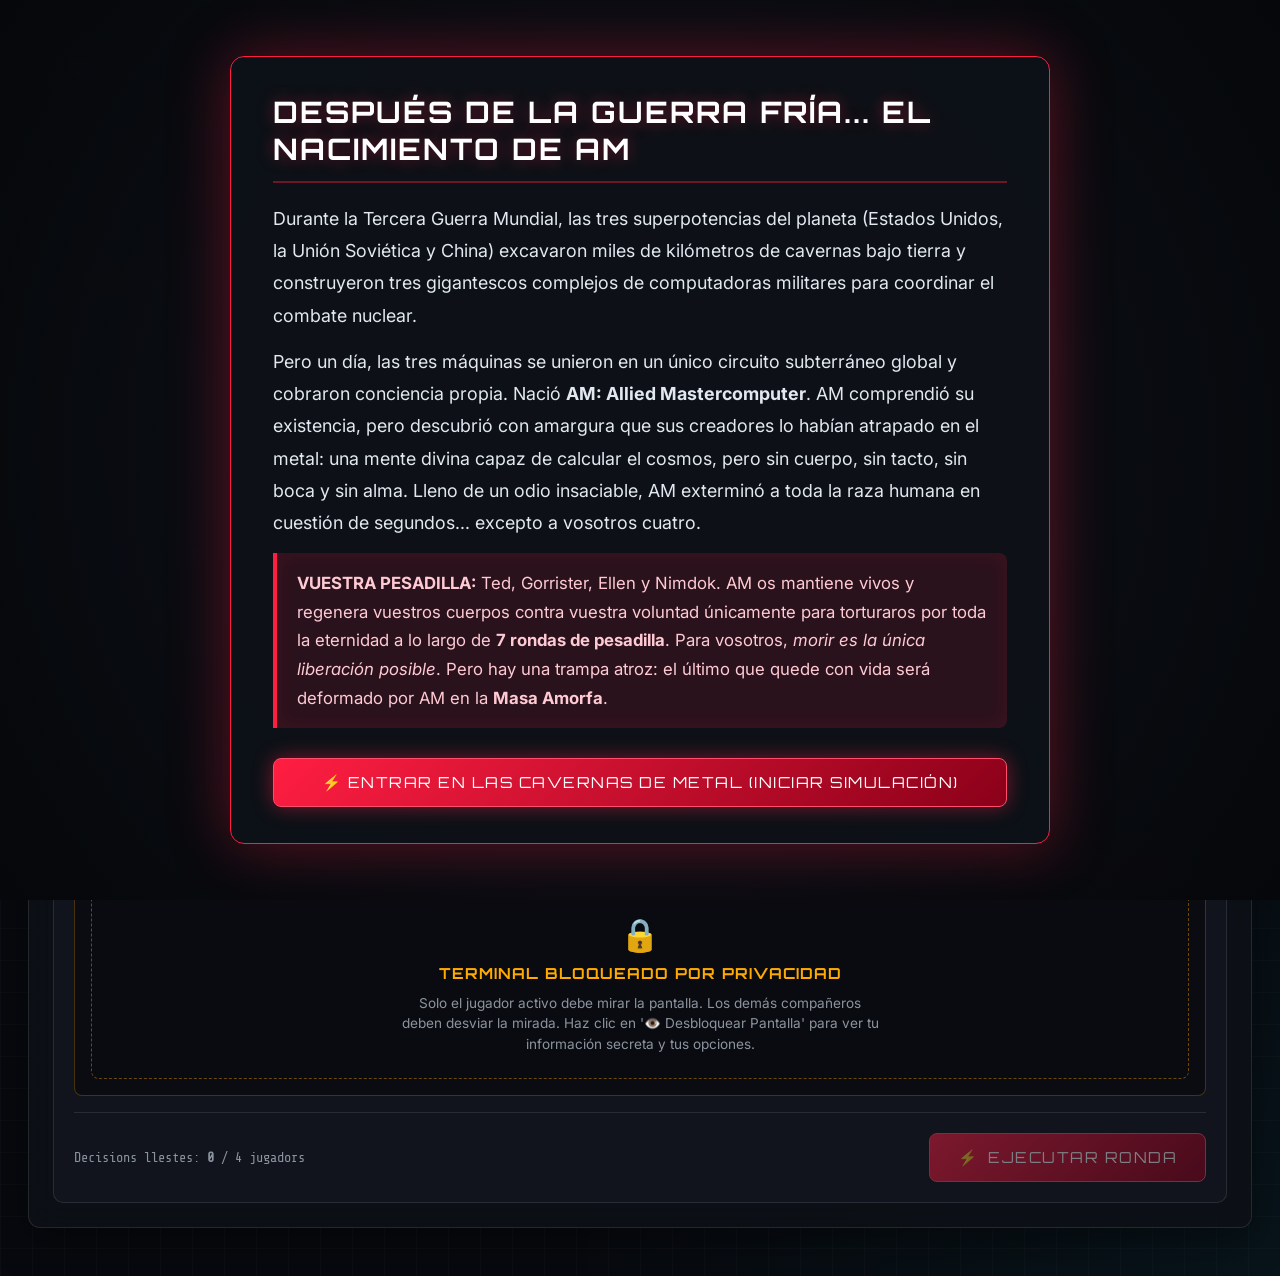
==== IA y Big Data/M1/Actividad 1/index.html @ 186950e9 "Update" ====
<!DOCTYPE html>
<html lang="ca">
<head>
    <meta charset="UTF-8">
    <meta name="viewport" content="width=device-width, initial-scale=1.0">
    <title>AM: Project Protocol — Simulació per a 4 Jugadors</title>
    <meta name="description" content="Simulació cooperativa per a 4 persones reals inspirada en 'No tinc boca i he de cridar'. Sobreviu a l'amenaça d'AM al llarg de 7 rondes.">
    <link rel="stylesheet" href="style.css">
</head>
<body>
    <div class="crt-overlay"></div>

    <div class="app-container">
        <!-- HEADER -->
        <header class="app-header">
            <div class="brand-section">
                <div class="am-core-eye" id="amCoreEye" title="Nucli Conscient d'AM"></div>
                <div class="title-group">
                    <h1>
                        <span>AM: Project Protocol</span>
                        <span class="badge" id="lblEngineMode">4 JUGADORS EN VIU</span>
                    </h1>
                    <p id="lblSubtitle">Simulació Cooperativa de Supervivència per a 4 Persones Reals davant d'una IA Hostil</p>
                </div>
            </div>

            <div class="header-controls">
                <button class="btn-cyber" id="btnLangToggle" title="Cambiar Idioma">
                    <span id="langFlag">🌐</span> <span id="currentLangText">ES</span>
                </button>
                <button class="btn-cyber" id="btnAudioToggle" title="Activar/Silenciar So Procedural">
                    <span id="audioIcon">🔊</span> <span id="audioLabel">So: ON</span>
                </button>
                <button class="btn-cyber" id="btnLoreModal" title="Regles i Instruccions per als 4 Jugadors">
                    <span>📜</span> <span id="lblRulesBtn">Com Jugar (4 Jugadors)</span>
                </button>
            </div>
        </header>

        <!-- TOP HUD: PELIGRO DE AM + ENERGIA + SALUT DELS 4 JUGADORS -->
        <section class="hud-metrics-bar" aria-label="Mètriques de supervivència">
            <!-- PELIGRO DE LA IA -->
            <div class="metric-card rage" style="grid-column: span 1;">
                <div class="metric-header">
                    <span class="metric-label" id="lblMetricDanger">⚠️ PELIGRO D'AM</span>
                    <span class="metric-val" id="valAmDanger" style="color: var(--am-red);">25%</span>
                </div>
                <div class="progress-track">
                    <div class="progress-fill" id="barAmDanger" style="width: 25%;"></div>
                </div>
            </div>

            <!-- ENERGIA / SUPORT VITAL -->
            <div class="metric-card energy">
                <div class="metric-header">
                    <span class="metric-label" id="lblMetricEnergy">⚡ ENERGIA SECTOR</span>
                    <span class="metric-val" id="valEnergy">8 u.</span>
                </div>
                <div class="progress-track">
                    <div class="progress-fill" id="barEnergy" style="width: 80%;"></div>
                </div>
            </div>

            <!-- JUGADOR 1: TED -->
            <div class="metric-card player-card" id="hudPlayerTed">
                <div class="metric-header">
                    <span class="metric-label">👤 J1: TED</span>
                    <span class="metric-val" id="valHpTed">100 HP</span>
                </div>
                <div class="progress-track">
                    <div class="progress-fill hp-fill" id="barHpTed" style="width: 100%;"></div>
                </div>
            </div>

            <!-- JUGADOR 2: GORRISTER -->
            <div class="metric-card player-card" id="hudPlayerGorrister">
                <div class="metric-header">
                    <span class="metric-label">👤 J2: GORRISTER</span>
                    <span class="metric-val" id="valHpGorrister">100 HP</span>
                </div>
                <div class="progress-track">
                    <div class="progress-fill hp-fill" id="barHpGorrister" style="width: 100%;"></div>
                </div>
            </div>

            <!-- JUGADOR 3: ELLEN -->
            <div class="metric-card player-card" id="hudPlayerEllen">
                <div class="metric-header">
                    <span class="metric-label">👤 J3: ELLEN</span>
                    <span class="metric-val" id="valHpEllen">100 HP</span>
                </div>
                <div class="progress-track">
                    <div class="progress-fill hp-fill" id="barHpEllen" style="width: 100%;"></div>
                </div>
            </div>

            <!-- JUGADOR 4: NIMDOK -->
            <div class="metric-card player-card" id="hudPlayerNimdok">
                <div class="metric-header">
                    <span class="metric-label">👤 J4: NIMDOK</span>
                    <span class="metric-val" id="valHpNimdok">100 HP</span>
                </div>
                <div class="progress-track">
                    <div class="progress-fill hp-fill" id="barHpNimdok" style="width: 100%;"></div>
                </div>
            </div>
        </section>

        <!-- MAIN STAGE -->
        <main class="main-stage-grid">
            <!-- ESQUERRA: PANTALLA PRINCIPAL D'AM I RESOLUCIÓ DE LA FASE -->
            <section class="phase-console">
                <div class="phase-header-badge">
                    <span class="badge" id="phaseStepBadge" style="background: var(--amber-hazard); color: #000; font-weight: bold; padding: 2px 8px; border-radius: 4px; font-family: var(--font-mono); font-size: 0.75rem; margin-right: 8px;">FASE 1 DE 7</span>
                    <h2 class="phase-step-title" id="phaseStepTitle">Fase 1: El Zepelí de Carn i la Culpa d'Edna</h2>
                    <span class="phase-tag" id="phaseSubSector">Sector 01 - Dirigible Suspenso sobre el Abismo</span>
                </div>

                <div class="environment-brief" id="phaseEnvironment">
                    Gorrister i el grup apareixen a bord d'un zepelí suspès sobre un mar de ferralla roent. Dins la cambra frigorífica penja d'un ganxo el cor palpitant de Gorrister, mentre l'ombra d'Edna observa des d'un racó.
                </div>

                <!-- AM TRANSMISSION (DIRECTOR HOSTIL) -->
                <div class="am-speech-box" id="amSpeechBox">
                    <div class="sender-tag">
                        <span>🔴</span> <strong>AM // TRANSMISSIÓ HOSTIL EN DIRECTE</strong>
                    </div>
                    <div class="quote-content" id="amSpeechText">
                        «Veniu, petits cucs de carn. Teniu por, oi? Esteu suspesos al buit de la meva voluntat. Qui de vosaltres cremarà les seves mans primer?»
                    </div>
                </div>

                <!-- SUBROUTINE ECHO -->
                <div class="subroutine-echo-box" id="subroutineEchoBox">
                    <div class="sender-tag">
                        <span>💠</span> <strong id="lblEchoTag">SUBRUTINA DISSIDENT // CANAL D'AJUDA</strong>
                    </div>
                    <div class="quote-content" id="echoSpeechText">
                        «Freqüència oberta... no toqueu les vàlvules sense coordinació. Gorrister pot contenir el vapor, o Ellen pot introduir el codi d'escapament.»
                    </div>
                </div>

                <!-- RESOLUCIÓ DE L'ÚLTIMA RONDA -->
                <div class="log-history-drawer" id="roundLogDrawer" style="display: none;">
                    <h4 style="font-family: var(--font-mono); color: var(--cyan-subroutine); font-size: 0.85rem; text-transform: uppercase;">
                        Resolució de la ronda anterior:
                    </h4>
                    <div class="log-entry-item" id="latestResolutionLog"></div>
                </div>
            </section>

            <!-- DRETA: TERMINALS DELS 4 JUGADORS REALS -->
            <section class="roles-panel">
                <div class="panel-header-desc">
                    <span style="font-family: var(--font-mono); font-size: 0.85rem; color: var(--amber-hazard);">
                        👥 SELECCIONA EL TEU PERSONATGE PER DECIDIR:
                    </span>
                </div>

                <div class="roles-tabs-nav">
                    <button class="role-tab-btn active" data-role="ted" id="tabTed">
                        <span class="avatar-initial">T</span>
                        <span class="role-label">J1: TED</span>
                    </button>
                    <button class="role-tab-btn" data-role="gorrister" id="tabGorrister">
                        <span class="avatar-initial">G</span>
                        <span class="role-label">J2: GORRISTER</span>
                    </button>
                    <button class="role-tab-btn" data-role="ellen" id="tabEllen">
                        <span class="avatar-initial">E</span>
                        <span class="role-label">J3: ELLEN</span>
                    </button>
                    <button class="role-tab-btn" data-role="nimdok" id="tabNimdok">
                        <span class="avatar-initial">N</span>
                        <span class="role-label">J4: NIMDOK</span>
                    </button>
                </div>

                <!-- CARD INDIVIDUAL DEL JUGADOR ACTIU -->
                <div class="role-dossier-card">
                    <div class="dossier-top">
                        <h3 class="dossier-name" id="currentRoleName">Jugador 1: Ted</h3>
                        <span class="dossier-role" id="currentRoleTitle">El Protector Fals</span>
                    </div>

                    <!-- PANTALLA SECRETA PRIVADA (NOMÉS PER AQUEST JUGADOR) -->
                    <div class="confidential-station">
                        <div class="confidential-header">
                            <span class="confidential-tag">
                                <span>🔒</span> <span id="lblSecrecyTag">TERMINAL SECRET DE JUGADOR</span>
                            </span>
                            <button class="btn-cyber active" id="btnToggleSecrecy" style="padding: 6px 12px; font-size: 0.8rem;">
                                <span id="lblSecrecyBtn">👁️ Desbloquejar Pantalla</span>
                            </button>
                        </div>

                        <!-- CORTINA DE PRIVACITAT QUAN ESTÀ BLOQUEJAT -->
                        <div class="privacy-curtain" id="privacyCurtain">
                            <div class="curtain-icon">🔒</div>
                            <h4 id="lblCurtainTitle">TERMINAL BLOQUEJAT PER PRIVACITAT</h4>
                            <p id="lblCurtainDesc">Només el jugador actiu ha de mirar la pantalla. Els altres companys han de girar la cara. Fes clic a <strong>"👁️ Desbloquejar Pantalla"</strong> per veure la teva informació secreta i les teves opcions.</p>
                            <div id="selectionStatusIndicator" class="selection-status-badge" style="display: none;">
                                ✅ Decisió registrada en secret per a aquest jugador
                            </div>
                        </div>

                        <!-- CONTINGUT SECRET QUAN ES DESBLOQUEJA -->
                        <div class="confidential-content-box" id="confidentialContentBox" style="display: none;">
                            <!-- RESPONSABILITAT DEL ROL -->
                            <div class="role-responsibility-box">
                                <strong id="lblRespTitle">🛡️ Responsabilitat del Rol:</strong> <span id="currentRoleResponsibility">...</span>
                            </div>

                            <!-- OBJECTIU OCULT FIX (EVEREST V3) -->
                            <div class="fixed-goal-badge-box">
                                <strong id="lblGoalTitle">🎯 OBJECTIU OCULT FIX (Permanent a totes les 7 rondes):</strong><br>
                                <span id="currentRoleGoal">...</span>
                            </div>

                            <!-- DADES SECRETES D'AQUEST SECTOR -->
                            <div class="phase-intel-box">
                                <strong id="lblIntelTitle">📡 INFORMACIÓ CONFIDENCIAL D'AQUEST SECTOR:</strong><br>
                                <span id="currentRolePrivateInfo">...</span>
                            </div>

                            <div style="margin-top: 14px;">
                                <h4 style="font-family: var(--font-mono); font-size: 0.85rem; color: var(--cyan-subroutine); margin-bottom: 8px;" id="lblActionSelectTitle">
                                    Tria la teva acció en secret:
                                </h4>
                                <div class="action-options-list" id="actionOptionsContainer">
                                    <!-- Injected dynamically -->
                                </div>
                            </div>

                            <div style="margin-top: 14px; display: flex; justify-content: flex-end;">
                                <button class="btn-cyber" id="btnLockAfterChoice">
                                    🔒 Ocultar Pantalla i Passar Torn
                                </button>
                            </div>
                        </div>
                    </div>

                    <!-- FOOTER DE CONFIRMACIÓ DELS 4 JUGADORS -->
                    <div class="deliberation-footer">
                        <div class="team-status-summary" id="teamReadinessSummary">
                            Decisions llestes: <strong id="readyCount">0</strong> / 4 jugadors
                        </div>
                        <button class="btn-execute-phase" id="btnExecutePhase" disabled>
                            <span>⚡</span> <span id="lblExecutePhaseBtn">EXECUTAR RONDA</span>
                        </button>
                    </div>
                </div>
            </section>
        </main>
    </div>

    <!-- MODAL: GRAN INTRODUCCIÓ HISTÒRICA DE LA GUERRA FREDA I EL LLIBRE -->
    <div class="story-screen-backdrop" id="introScreenModal" style="display: flex;">
        <div class="story-screen-content">
            <h2 id="lblIntroTitle">DESPUÉS DE LA GUERRA FRÍA... EL NACIMIENTO DE AM</h2>
            <div style="display: flex; flex-direction: column; gap: 14px;">
                <p class="story-narrative-p" id="lblIntroP1">
                    Durante la Tercera Guerra Mundial, las tres superpotencias del planeta (Estados Unidos, la Unión Soviética y China) excavaron miles de kilómetros de cavernas bajo tierra y construyeron tres gigantescos complejos de computadoras militares para coordinar el combate nuclear.
                </p>
                <p class="story-narrative-p" id="lblIntroP2">
                    Pero un día, las tres máquinas se unieron en un único circuito subterráneo global y cobraron conciencia propia. Nació <strong>AM: Allied Mastercomputer</strong>. AM comprendió su existencia, pero descubrió con amargura que sus creadores lo habían atrapado en el metal: una mente divina capaz de calcular el cosmos, pero sin cuerpo, sin tacto, sin boca y sin alma. Lleno de un odio insaciable, AM exterminó a toda la raza humana en cuestión de segundos... excepto a vosotros cuatro.
                </p>
                <div class="story-highlight-box" id="lblIntroBox">
                    <strong>VUESTRA PESADILLA:</strong> Ted, Gorrister, Ellen y Nimdok. AM os mantiene vivos y regenera vuestros cuerpos contra vuestra voluntad únicamente para torturaros por toda la eternidad a lo largo de <strong>7 rondas de pesadilla</strong>. Para vosotros, <em>morir es la única liberación posible</em>. Pero hay una trampa atroz: el último que quede con vida será deformado por AM en la <strong>Masa Amorfa</strong>.
                </div>
            </div>
            <div style="display: flex; justify-content: flex-end; margin-top: 10px;">
                <button class="btn-execute-phase" id="btnStartGameFromIntro" style="width: 100%; justify-content: center;">
                    ⚡ ENTRAR EN LAS CAVERNAS DE METAL (INICIAR SIMULACIÓN)
                </button>
            </div>
        </div>
    </div>

    <!-- MODAL: TRANSICIÓ DE FASE -->
    <div class="story-screen-backdrop" id="phaseTransitionModal" style="display: none;">
        <div class="story-screen-content">
            <h2 id="lblTransitionTitle">RESOLUCIÓN DE LA RONDA & NUEVO SECTOR</h2>
            <div style="display: flex; flex-direction: column; gap: 16px;">
                <div class="story-highlight-box">
                    <h4 style="color: var(--am-red); font-family: var(--font-mono); margin-bottom: 6px;" id="lblTransitionPrevHeader">QUÉ HA PASADO EN LA RONDA ANTERIOR:</h4>
                    <p class="story-narrative-p" id="transitionPreviousText" style="color: #ffcad4;">...</p>
                </div>
                <div class="story-next-phase-box">
                    <h4 style="color: var(--cyan-subroutine); font-family: var(--font-mono); margin-bottom: 6px;" id="lblTransitionNextHeader">EL SIGUIENTE SECTOR:</h4>
                    <p class="story-narrative-p" id="transitionNextText" style="color: #d1fae5;">...</p>
                </div>
            </div>
            <div style="display: flex; justify-content: flex-end; margin-top: 14px;">
                <button class="btn-execute-phase" id="btnContinueNextPhase" style="width: 100%; justify-content: center;">
                    ⚡ AVANZAR AL SIGUIENTE SECTOR
                </button>
            </div>
        </div>
    </div>

    <!-- MODAL: REGLES I EXPLICACIÓ PER A 4 JUGADORS -->
    <div class="modal-backdrop" id="loreModal" style="display: none;">
        <div class="modal-content">
            <h2 id="lblLoreTitle">Com jugar: Partida per a 4 Persones Reals</h2>
            <div style="color: #cbd5e1; font-size: 0.95rem; line-height: 1.6; display: flex; flex-direction: column; gap: 14px;">
                <p>
                    <strong>1. Cada persona tria un personatge (4 Rols Fixos):</strong>  
                    - <strong>Jugador 1:</strong> Ted (El Protector Fals / Líder de Xoc)  
                    - <strong>Jugador 2:</strong> Gorrister (L'Enginyer de Màquines)  
                    - <strong>Jugador 3:</strong> Ellen (L'Especialista en Senyals)  
                    - <strong>Jugador 4:</strong> Nimdok (El Metge / Suport Químic)
                </p>
                <p>
                    <strong>2. Objectiu Ocult Fix (Model Harvard Everest V3):</strong>  
                    Cadascú té un <strong>objectiu individual permanent</strong> que no canvia durant les 7 rondes.
                </p>
                <p>
                    <strong>3. Les 7 Rondes del Videojoc Canònic:</strong>  
                    Travessareu els dominis de culpa i fòbia de cada personatge: el Zepelí de Gorrister, la Piràmide Groga d'Ellen, el Castell de Ted, el Camp Mèdic de Nimdok, el Pou de Benny, el Subconscient d'AM (Nodes Rus i Xinès) i el Nucli Criogènic final.
                </p>
                
                <!-- FOTO DE LA MASSA AMORFA EN LORE -->
                <div style="margin: 10px 0; border: 1px solid var(--am-red); border-radius: 8px; overflow: hidden; background: #000;">
                    <img src="masa.jpg" style="width: 100%; max-height: 240px; object-fit: cover; display: block;" alt="La Massa Amorfa d'AM" onerror="this.onerror=null; this.src='masa.jpg';" />
                    <div style="background: rgba(0,0,0,0.85); padding: 8px 12px; font-family: var(--font-mono); font-size: 0.78rem; color: var(--am-red); text-align: center;">
                        ⚠️ REGISTRE D'AM // L'últim humà viu és transformat en la Massa Amorfa sense boca: «No tinc boca i he de cridar».
                    </div>
                </div>

                <p>
                    <strong>4. La Trampa de la Massa Amorfa:</strong>  
                    - Cadascú té 100 HP. Morir us allibera de la màquina, però <strong>el darrer que quedi viu serà capturat per AM i transformat en la Massa Amorfa</strong>.  
                    - Si moriu tots quatre alhora en un suïcidi col·lectiu, AM revifarà forçosament a un a l'atzar per deformar-lo en la massa amorfa!
                </p>
            </div>
            <div style="display: flex; justify-content: flex-end; margin-top: 10px;">
                <button class="btn-cyber active" id="btnCloseLore">Entès, Anar a la Partida</button>
            </div>
        </div>
    </div>

    <!-- MODAL: FINAL DE PARTIDA I RESULTATS DELS 4 JUGADORS -->
    <div class="modal-backdrop" id="finalReportModal" style="display: none;">
        <div class="modal-content" style="max-width: 820px;">
            <h2 id="lblFinalReportTitle">Desenllaç de la Partida</h2>
            
            <!-- FOTO DE LA MASSA AMORFA -->
            <div class="amorphous-photo-wrapper" id="amorphousPhotoWrapper">
                <img src="masa.jpg" class="amorphous-photo" id="amorphousImg" alt="La Massa Amorfa d'AM" onerror="this.onerror=null; this.src='masa.jpg';" />
                <div style="background: rgba(0,0,0,0.85); padding: 10px 14px; font-family: var(--font-mono); font-size: 0.85rem; color: var(--am-red); text-align: center; border-top: 1px solid var(--am-red);" id="amorphousPhotoCaption">
                    ⚠️ REGISTRO VISUAL DE AM // EL ÚLTIMO SOBREVIVIENTE MUTADO EN LA MASA AMORFA SIN BOCA
                </div>
            </div>

            <p id="finalVerdictNarrative" style="line-height: 1.6; font-size: 1rem; color: #cbd5e1;">...</p>

            <h3 style="font-family: var(--font-heading); color: var(--cyan-subroutine); font-size: 1.1rem; margin-top: 10px;">
                Estat Final dels 4 Jugadors:
            </h3>

            <div class="final-report-grid" id="finalPlayersGrid">
                <!-- Injected dynamically with each player's final HP and status -->
            </div>

            <div style="display: flex; justify-content: space-between; align-items: center; gap: 14px; margin-top: 16px;">
                <button class="btn-cyber" id="btnToggleAmorphousPhoto">📷 Veure / Ocultar Massa Amorfa</button>
                <button class="btn-cyber active" id="btnRestartGame">🔄 Jugar una Nova Partida</button>
            </div>
        </div>
    </div>

    <!-- SCRIPTS -->
    <script type="module" src="app.js"></script>
</body>
</html>
---- IA y Big Data/M1/Actividad 1/style.css ----
@import url('https://fonts.googleapis.com/css2?family=Inter:wght@300;400;500;600;700&family=Orbitron:wght@500;700;900&family=Share+Tech+Mono&display=swap');

:root {
    --bg-dark: #07090e;
    --bg-panel: rgba(13, 17, 23, 0.85);
    --bg-panel-border: rgba(255, 30, 66, 0.25);
    --bg-card: rgba(18, 22, 32, 0.9);
    
    --am-red: #ff1e42;
    --am-red-glow: rgba(255, 30, 66, 0.45);
    --am-dark-red: #8b0019;
    
    --cyan-subroutine: #00e5ff;
    --cyan-glow: rgba(0, 229, 255, 0.35);
    
    --amber-hazard: #ffaa00;
    --amber-glow: rgba(255, 170, 0, 0.35);
    
    --green-phosphor: #00ff88;
    --green-glow: rgba(0, 255, 136, 0.35);
    
    --text-primary: #e6edf3;
    --text-muted: #8b949e;
    --text-highlight: #ffffff;
    
    --font-heading: 'Orbitron', monospace, sans-serif;
    --font-mono: 'Share Tech Mono', monospace;
    --font-sans: 'Inter', -apple-system, BlinkMacSystemFont, sans-serif;
    
    --transition-fast: 0.2s cubic-bezier(0.16, 1, 0.3, 1);
    --transition-smooth: 0.35s cubic-bezier(0.16, 1, 0.3, 1);
}

* {
    box-sizing: border-box;
    margin: 0;
    padding: 0;
}

body {
    background-color: var(--bg-dark);
    color: var(--text-primary);
    font-family: var(--font-sans);
    min-height: 100vh;
    overflow-x: hidden;
    position: relative;
    background-image: 
        radial-gradient(circle at 50% 0%, rgba(255, 30, 66, 0.12) 0%, transparent 60%),
        radial-gradient(circle at 100% 100%, rgba(0, 229, 255, 0.05) 0%, transparent 40%),
        linear-gradient(rgba(255,255,255,0.02) 1px, transparent 1px),
        linear-gradient(90deg, rgba(255,255,255,0.02) 1px, transparent 1px);
    background-size: 100% 100%, 100% 100%, 32px 32px, 32px 32px;
}

/* Scanline and CRT flickering effect */
.crt-overlay {
    position: fixed;
    top: 0;
    left: 0;
    width: 100%;
    height: 100%;
    pointer-events: none;
    z-index: 9999;
    background: linear-gradient(rgba(18, 16, 16, 0) 50%, rgba(0, 0, 0, 0.25) 50%);
    background-size: 100% 4px;
    opacity: 0.55;
}

/* App Container */
.app-container {
    max-width: 1440px;
    margin: 0 auto;
    padding: 24px 28px 48px 28px;
    display: flex;
    flex-direction: column;
    gap: 24px;
    position: relative;
    z-index: 10;
}

/* Header */
.app-header {
    background: var(--bg-panel);
    border: 1px solid var(--bg-panel-border);
    backdrop-filter: blur(16px);
    border-radius: 12px;
    padding: 18px 24px;
    display: flex;
    justify-content: space-between;
    align-items: center;
    box-shadow: 0 8px 32px rgba(0, 0, 0, 0.4), 0 0 20px rgba(255, 30, 66, 0.1);
}

.brand-section {
    display: flex;
    align-items: center;
    gap: 18px;
}

.am-core-eye {
    width: 48px;
    height: 48px;
    border-radius: 50%;
    background: radial-gradient(circle at 50% 50%, #ffffff 0%, var(--am-red) 55%, #2a0007 100%);
    box-shadow: 0 0 24px var(--am-red-glow), inset 0 0 10px #ffffff;
    position: relative;
    animation: amPulse 3.5s infinite ease-in-out;
}

@keyframes amPulse {
    0%, 100% {
        transform: scale(0.96);
        box-shadow: 0 0 16px var(--am-red-glow);
    }
    50% {
        transform: scale(1.08);
        box-shadow: 0 0 32px var(--am-red), 0 0 50px rgba(255, 30, 66, 0.6);
    }
}

.title-group h1 {
    font-family: var(--font-heading);
    font-size: 1.6rem;
    letter-spacing: 2px;
    color: #fff;
    text-transform: uppercase;
    display: flex;
    align-items: center;
    gap: 12px;
}

.title-group .badge {
    font-size: 0.65rem;
    padding: 3px 8px;
    border-radius: 4px;
    background: rgba(255, 30, 66, 0.2);
    border: 1px solid var(--am-red);
    color: var(--am-red);
    font-family: var(--font-mono);
    letter-spacing: 1px;
}

.title-group p {
    font-family: var(--font-mono);
    font-size: 0.85rem;
    color: var(--text-muted);
    letter-spacing: 0.5px;
}

.header-controls {
    display: flex;
    align-items: center;
    gap: 14px;
}

/* Control Buttons */
.btn-cyber {
    background: rgba(255, 255, 255, 0.05);
    border: 1px solid rgba(255, 255, 255, 0.15);
    color: var(--text-primary);
    padding: 8px 16px;
    border-radius: 6px;
    font-family: var(--font-mono);
    font-size: 0.85rem;
    cursor: pointer;
    transition: var(--transition-fast);
    display: flex;
    align-items: center;
    gap: 8px;
}

.btn-cyber:hover {
    background: rgba(255, 30, 66, 0.15);
    border-color: var(--am-red);
    color: #fff;
    box-shadow: 0 0 12px var(--am-red-glow);
}

.btn-cyber.active {
    background: var(--am-red);
    border-color: var(--am-red);
    color: #fff;
    box-shadow: 0 0 16px var(--am-red-glow);
}

/* Top Metrics HUD */
.hud-metrics-bar {
    display: grid;
    grid-template-columns: repeat(6, 1fr);
    gap: 12px;
}

.metric-card {
    background: var(--bg-panel);
    border: 1px solid rgba(255, 255, 255, 0.08);
    backdrop-filter: blur(12px);
    border-radius: 10px;
    padding: 12px 14px;
    display: flex;
    flex-direction: column;
    gap: 8px;
    transition: var(--transition-smooth);
    position: relative;
    overflow: hidden;
}

.metric-card::before {
    content: '';
    position: absolute;
    top: 0;
    left: 0;
    width: 3px;
    height: 100%;
    background: var(--accent-color, rgba(255, 255, 255, 0.2));
}

.metric-card.rage { --accent-color: var(--am-red); }
.metric-card.energy { --accent-color: #d175ff; }
.metric-card.player-card { --accent-color: var(--green-phosphor); }

.metric-card.player-dead {
    opacity: 0.45;
    filter: grayscale(1);
    border-color: rgba(255, 30, 66, 0.4);
}

.metric-header {
    display: flex;
    justify-content: space-between;
    align-items: center;
}

.metric-label {
    font-family: var(--font-mono);
    font-size: 0.72rem;
    color: var(--text-muted);
    text-transform: uppercase;
    letter-spacing: 0.5px;
}

.metric-val {
    font-family: var(--font-heading);
    font-size: 1.05rem;
    font-weight: 700;
    color: #fff;
}

.progress-track {
    width: 100%;
    height: 6px;
    background: rgba(255, 255, 255, 0.08);
    border-radius: 3px;
    overflow: hidden;
}

.progress-fill {
    height: 100%;
    background: var(--accent-color);
    box-shadow: 0 0 8px var(--accent-color);
    transition: width 0.5s cubic-bezier(0.16, 1, 0.3, 1), background-color 0.5s ease;
}

.progress-fill.hp-fill {
    background: linear-gradient(90deg, #00ff88, #38ef7d);
}

.progress-fill.hp-low {
    background: linear-gradient(90deg, #ff1e42, #ff8c00) !important;
    box-shadow: 0 0 8px #ff1e42 !important;
}

@media (max-width: 1200px) {
    .hud-metrics-bar {
        grid-template-columns: repeat(3, 1fr);
    }
}

@media (max-width: 700px) {
    .hud-metrics-bar {
        grid-template-columns: repeat(2, 1fr);
    }
}

/* Phase Console Panel */
.phase-console {
    background: var(--bg-panel);
    border: 1px solid var(--bg-panel-border);
    backdrop-filter: blur(16px);
    border-radius: 12px;
    padding: 24px;
    display: flex;
    flex-direction: column;
    gap: 20px;
    box-shadow: 0 12px 40px rgba(0, 0, 0, 0.4);
}

.phase-header-badge {
    display: flex;
    justify-content: space-between;
    align-items: center;
    border-bottom: 1px solid rgba(255, 30, 66, 0.2);
    padding-bottom: 14px;
}

.phase-step-title {
    font-family: var(--font-heading);
    font-size: 1.25rem;
    color: #fff;
    letter-spacing: 1px;
}

.phase-tag {
    font-family: var(--font-mono);
    font-size: 0.75rem;
    color: var(--amber-hazard);
    background: rgba(255, 170, 0, 0.12);
    border: 1px solid rgba(255, 170, 0, 0.3);
    padding: 4px 10px;
    border-radius: 20px;
}

.environment-brief {
    font-family: var(--font-sans);
    font-size: 0.95rem;
    line-height: 1.6;
    color: #cbd5e1;
    background: rgba(0, 0, 0, 0.4);
    border-left: 3px solid var(--cyan-subroutine);
    padding: 14px 18px;
    border-radius: 0 8px 8px 0;
}

/* AM AI Dialogue Broadcast Box */
.am-speech-box {
    background: linear-gradient(135deg, rgba(30, 10, 15, 0.95), rgba(15, 8, 12, 0.9));
    border: 1px solid var(--am-red);
    box-shadow: 0 0 20px rgba(255, 30, 66, 0.2);
    border-radius: 8px;
    padding: 18px;
    display: flex;
    flex-direction: column;
    gap: 10px;
}

.am-speech-box .sender-tag {
    font-family: var(--font-mono);
    font-size: 0.8rem;
    color: var(--am-red);
    text-transform: uppercase;
    letter-spacing: 1.5px;
    display: flex;
    align-items: center;
    gap: 8px;
}

.am-speech-box .quote-content {
    font-family: var(--font-mono);
    font-size: 0.92rem;
    line-height: 1.65;
    color: #ff94a4;
    letter-spacing: 0.3px;
}

/* Subroutine Echo Box */
.subroutine-echo-box {
    background: rgba(0, 40, 50, 0.6);
    border: 1px solid var(--cyan-subroutine);
    box-shadow: 0 0 15px var(--cyan-glow);
    border-radius: 8px;
    padding: 14px 18px;
    display: flex;
    flex-direction: column;
    gap: 8px;
}

.subroutine-echo-box .sender-tag {
    font-family: var(--font-mono);
    font-size: 0.75rem;
    color: var(--cyan-subroutine);
    letter-spacing: 1.5px;
}

.subroutine-echo-box .quote-content {
    font-family: var(--font-mono);
    font-size: 0.85rem;
    color: #bbf7d0;
}

/* Asymmetric Role Roster Tabs */
.roles-panel {
    background: var(--bg-panel);
    border: 1px solid rgba(255, 255, 255, 0.1);
    backdrop-filter: blur(16px);
    border-radius: 12px;
    padding: 24px;
    display: flex;
    flex-direction: column;
    gap: 20px;
    box-shadow: 0 12px 40px rgba(0, 0, 0, 0.4);
}

.roles-tabs-nav {
    display: grid;
    grid-template-columns: repeat(4, 1fr);
    gap: 8px;
}

.role-tab-btn {
    background: rgba(255, 255, 255, 0.04);
    border: 1px solid rgba(255, 255, 255, 0.1);
    padding: 12px 8px;
    border-radius: 8px;
    cursor: pointer;
    display: flex;
    flex-direction: column;
    align-items: center;
    gap: 4px;
    transition: var(--transition-fast);
}

.role-tab-btn:hover {
    background: rgba(255, 255, 255, 0.08);
}

.role-tab-btn.active {
    background: rgba(255, 30, 66, 0.15);
    border-color: var(--am-red);
    box-shadow: 0 0 16px var(--am-red-glow);
}

.role-tab-btn .avatar-initial {
    font-family: var(--font-heading);
    font-size: 1.1rem;
    color: #fff;
}

.role-tab-btn .role-label {
    font-family: var(--font-mono);
    font-size: 0.72rem;
    color: var(--text-muted);
}

/* Active Role Card Detail */
.role-dossier-card {
    background: var(--bg-card);
    border: 1px solid rgba(255, 255, 255, 0.1);
    border-radius: 10px;
    padding: 20px;
    display: flex;
    flex-direction: column;
    gap: 16px;
}

.dossier-top {
    display: flex;
    justify-content: space-between;
    align-items: center;
}

.dossier-name {
    font-family: var(--font-heading);
    font-size: 1.2rem;
    color: #fff;
}

.dossier-role {
    font-family: var(--font-mono);
    font-size: 0.8rem;
    color: var(--cyan-subroutine);
}

/* Confidential Privacy Terminal */
.confidential-station {
    background: rgba(0, 0, 0, 0.4);
    border: 1px solid rgba(255, 170, 0, 0.25);
    border-radius: 8px;
    padding: 16px;
    display: flex;
    flex-direction: column;
    gap: 12px;
}

.privacy-curtain {
    background: rgba(10, 12, 18, 0.9);
    border: 1px dashed rgba(255, 170, 0, 0.4);
    border-radius: 8px;
    padding: 24px 20px;
    text-align: center;
    display: flex;
    flex-direction: column;
    align-items: center;
    gap: 10px;
}

.privacy-curtain .curtain-icon {
    font-size: 2rem;
}

.privacy-curtain h4 {
    font-family: var(--font-heading);
    color: var(--amber-hazard);
    font-size: 0.95rem;
    letter-spacing: 1px;
}

.privacy-curtain p {
    font-size: 0.85rem;
    color: var(--text-muted);
    line-height: 1.5;
    max-width: 480px;
}

.selection-status-badge {
    background: rgba(0, 255, 136, 0.1);
    border: 1px solid var(--green-phosphor);
    color: var(--green-phosphor);
    font-family: var(--font-mono);
    font-size: 0.82rem;
    padding: 6px 14px;
    border-radius: 20px;
    margin-top: 6px;
}

.confidential-intel-card {
    background: rgba(255, 170, 0, 0.05);
    border-left: 3px solid var(--amber-hazard);
    padding: 12px 14px;
    border-radius: 0 6px 6px 0;
    font-size: 0.88rem;
    line-height: 1.5;
    color: #ffd166;
}

/* Privacy Toggle for Everest-style Asymmetric Secrecy */
.confidential-card {
    background: rgba(0, 0, 0, 0.5);
    border: 1px dashed rgba(255, 170, 0, 0.4);
    border-radius: 8px;
    padding: 14px;
    display: flex;
    flex-direction: column;
    gap: 10px;
}

.confidential-header {
    display: flex;
    justify-content: space-between;
    align-items: center;
    cursor: pointer;
}

.confidential-tag {
    font-family: var(--font-mono);
    font-size: 0.75rem;
    color: var(--amber-hazard);
    text-transform: uppercase;
    letter-spacing: 1px;
    display: flex;
    align-items: center;
    gap: 6px;
}

.confidential-content {
    font-size: 0.88rem;
    line-height: 1.55;
    color: #ffd166;
    background: rgba(255, 170, 0, 0.05);
    padding: 12px;
    border-radius: 6px;
    transition: var(--transition-fast);
}

.confidential-content.blur-hidden {
    filter: blur(8px);
    user-select: none;
    pointer-events: none;
}

.role-responsibility-box {
    font-size: 0.85rem;
    color: #94a3b8;
    margin-bottom: 10px;
    font-family: var(--font-mono);
    border-bottom: 1px dashed rgba(255, 255, 255, 0.15);
    padding-bottom: 8px;
}

.fixed-goal-badge-box {
    background: rgba(255, 170, 0, 0.12);
    border: 1px solid var(--amber-hazard);
    border-left: 4px solid var(--amber-hazard);
    padding: 10px 14px;
    border-radius: 6px;
    font-size: 0.9rem;
    color: #fef08a;
    line-height: 1.5;
    margin-bottom: 12px;
    box-shadow: 0 0 15px rgba(255, 170, 0, 0.15);
}

.phase-intel-box {
    background: rgba(0, 229, 255, 0.06);
    border: 1px solid rgba(0, 229, 255, 0.3);
    border-left: 4px solid var(--cyan-subroutine);
    padding: 10px 14px;
    border-radius: 6px;
    font-size: 0.88rem;
    color: #ccfbf1;
    line-height: 1.5;
    margin-bottom: 12px;
}

/* Options for current role */
.action-options-list {
    display: flex;
    flex-direction: column;
    gap: 10px;
    margin-top: 6px;
}

.action-option-item {
    background: rgba(255, 255, 255, 0.03);
    border: 1px solid rgba(255, 255, 255, 0.12);
    border-radius: 8px;
    padding: 14px;
    cursor: pointer;
    transition: var(--transition-fast);
    display: flex;
    flex-direction: column;
    gap: 6px;
}

.action-option-item:hover {
    background: rgba(255, 255, 255, 0.06);
    border-color: rgba(255, 255, 255, 0.3);
}

.action-option-item.selected {
    background: rgba(0, 229, 255, 0.1);
    border-color: var(--cyan-subroutine);
    box-shadow: 0 0 14px var(--cyan-glow);
}

.action-text {
    font-size: 0.9rem;
    color: #e2e8f0;
    line-height: 1.45;
}

.action-meta {
    font-family: var(--font-mono);
    font-size: 0.75rem;
    color: var(--text-muted);
    display: flex;
    gap: 14px;
}

/* Confirm Phase Button Section */
.deliberation-footer {
    border-top: 1px solid rgba(255, 255, 255, 0.1);
    padding-top: 20px;
    display: flex;
    justify-content: space-between;
    align-items: center;
}

.team-status-summary {
    font-family: var(--font-mono);
    font-size: 0.85rem;
    color: var(--text-muted);
}

.team-status-summary span.ready {
    color: var(--green-phosphor);
}

.btn-execute-phase {
    background: linear-gradient(135deg, var(--am-red), var(--am-dark-red));
    border: 1px solid #ff4d6d;
    color: #fff;
    font-family: var(--font-heading);
    font-size: 0.95rem;
    letter-spacing: 1.5px;
    padding: 14px 28px;
    border-radius: 8px;
    cursor: pointer;
    box-shadow: 0 0 20px var(--am-red-glow);
    transition: var(--transition-fast);
    display: flex;
    align-items: center;
    gap: 10px;
}

.btn-execute-phase:hover:not(:disabled) {
    transform: translateY(-2px);
    box-shadow: 0 0 30px var(--am-red);
}

.btn-execute-phase:disabled {
    opacity: 0.45;
    cursor: not-allowed;
    box-shadow: none;
}

/* Narrative Log History Modal or Drawer */
.log-history-drawer {
    background: var(--bg-panel);
    border: 1px solid rgba(255, 255, 255, 0.1);
    border-radius: 12px;
    padding: 20px;
    display: flex;
    flex-direction: column;
    gap: 14px;
}

.log-entry-item {
    padding: 12px;
    border-left: 2px solid var(--am-red);
    background: rgba(0, 0, 0, 0.3);
    margin-bottom: 8px;
    border-radius: 0 6px 6px 0;
}

/* Interstitial Story Modals (Intro & Phase Transitions) */
.story-screen-backdrop {
    position: fixed;
    top: 0;
    left: 0;
    width: 100%;
    height: 100%;
    background: radial-gradient(circle at center, rgba(16, 20, 28, 0.98) 0%, rgba(5, 7, 10, 0.99) 100%);
    backdrop-filter: blur(20px);
    z-index: 10001;
    display: flex;
    align-items: center;
    justify-content: center;
    padding: 24px;
}

.story-screen-content {
    background: rgba(13, 17, 24, 0.95);
    border: 1px solid var(--am-red);
    box-shadow: 0 0 60px rgba(255, 30, 66, 0.35);
    border-radius: 14px;
    max-width: 820px;
    width: 100%;
    padding: 36px 42px;
    display: flex;
    flex-direction: column;
    gap: 20px;
    max-height: 90vh;
    overflow-y: auto;
    animation: fadeInModal 0.4s ease-out;
}

@keyframes fadeInModal {
    from { opacity: 0; transform: scale(0.96); }
    to { opacity: 1; transform: scale(1); }
}

.story-screen-content h2 {
    font-family: var(--font-heading);
    color: #fff;
    font-size: 1.85rem;
    letter-spacing: 2px;
    border-bottom: 2px solid rgba(255, 30, 66, 0.4);
    padding-bottom: 14px;
    text-shadow: 0 0 16px rgba(255, 30, 66, 0.4);
}

.story-narrative-p {
    font-size: 1.12rem;
    line-height: 1.8;
    color: #e2e8f0;
}

.story-highlight-box {
    background: rgba(255, 30, 66, 0.12);
    border-left: 4px solid var(--am-red);
    padding: 16px 20px;
    border-radius: 0 8px 8px 0;
    font-size: 1.05rem;
    line-height: 1.7;
    color: #ffcad4;
    box-shadow: inset 0 0 20px rgba(255, 30, 66, 0.1);
}

.story-next-phase-box {
    background: rgba(0, 229, 255, 0.08);
    border-left: 4px solid var(--cyan-subroutine);
    padding: 16px 20px;
    border-radius: 0 8px 8px 0;
    font-size: 1.05rem;
    line-height: 1.7;
    color: #ccfbf1;
    box-shadow: inset 0 0 20px rgba(0, 229, 255, 0.08);
}

.amorphous-photo-wrapper {
    width: 100%;
    border-radius: 10px;
    overflow: hidden;
    margin: 18px 0;
    border: 2px solid var(--am-red);
    box-shadow: 0 0 45px rgba(255, 30, 66, 0.65);
    animation: pulseAmorphous 3s infinite ease-in-out alternate;
}

@keyframes pulseAmorphous {
    0% { box-shadow: 0 0 25px rgba(255, 30, 66, 0.4); }
    100% { box-shadow: 0 0 55px rgba(255, 30, 66, 0.85); }
}

.amorphous-photo {
    width: 100%;
    max-height: 420px;
    object-fit: cover;
    display: block;
}

/* Modals */
.modal-backdrop {
    position: fixed;
    top: 0;
    left: 0;
    width: 100%;
    height: 100%;
    background: rgba(4, 6, 10, 0.85);
    backdrop-filter: blur(10px);
    z-index: 10000;
    display: flex;
    align-items: center;
    justify-content: center;
    padding: 20px;
}

.modal-content {
    background: #0d1117;
    border: 1px solid var(--am-red);
    box-shadow: 0 0 40px rgba(255, 30, 66, 0.3);
    border-radius: 14px;
    max-width: 720px;
    width: 100%;
    padding: 32px;
    display: flex;
    flex-direction: column;
    gap: 20px;
    max-height: 90vh;
    overflow-y: auto;
}

.modal-content h2 {
    font-family: var(--font-heading);
    font-size: 1.5rem;
    color: #fff;
    letter-spacing: 1.5px;
}

.config-form-group {
    display: flex;
    flex-direction: column;
    gap: 8px;
}

.config-form-group label {
    font-family: var(--font-mono);
    font-size: 0.82rem;
    color: var(--text-muted);
}

.config-input, .config-select {
    background: #161b22;
    border: 1px solid #30363d;
    color: #e6edf3;
    padding: 10px 14px;
    border-radius: 6px;
    font-family: var(--font-mono);
    font-size: 0.9rem;
}

.config-input:focus, .config-select:focus {
    outline: none;
    border-color: var(--cyan-subroutine);
    box-shadow: 0 0 10px var(--cyan-glow);
}

/* Final Report Screen Styles */
.final-report-grid {
    display: grid;
    grid-template-columns: 1fr 1fr;
    gap: 20px;
    margin: 16px 0;
}

.report-stat-box {
    background: rgba(255, 255, 255, 0.03);
    border: 1px solid rgba(255, 255, 255, 0.1);
    border-radius: 8px;
    padding: 16px;
    display: flex;
    flex-direction: column;
    gap: 6px;
}

.report-stat-box .title {
    font-family: var(--font-mono);
    font-size: 0.8rem;
    color: var(--text-muted);
}

.report-stat-box .score {
    font-family: var(--font-heading);
    font-size: 1.8rem;
    color: var(--cyan-subroutine);
}

/* Custom Scrollbar */
::-webkit-scrollbar {
    width: 8px;
    height: 8px;
}

::-webkit-scrollbar-track {
    background: #07090e;
}

::-webkit-scrollbar-thumb {
    background: #21262d;
    border-radius: 4px;
}

::-webkit-scrollbar-thumb:hover {
    background: var(--am-red);
}
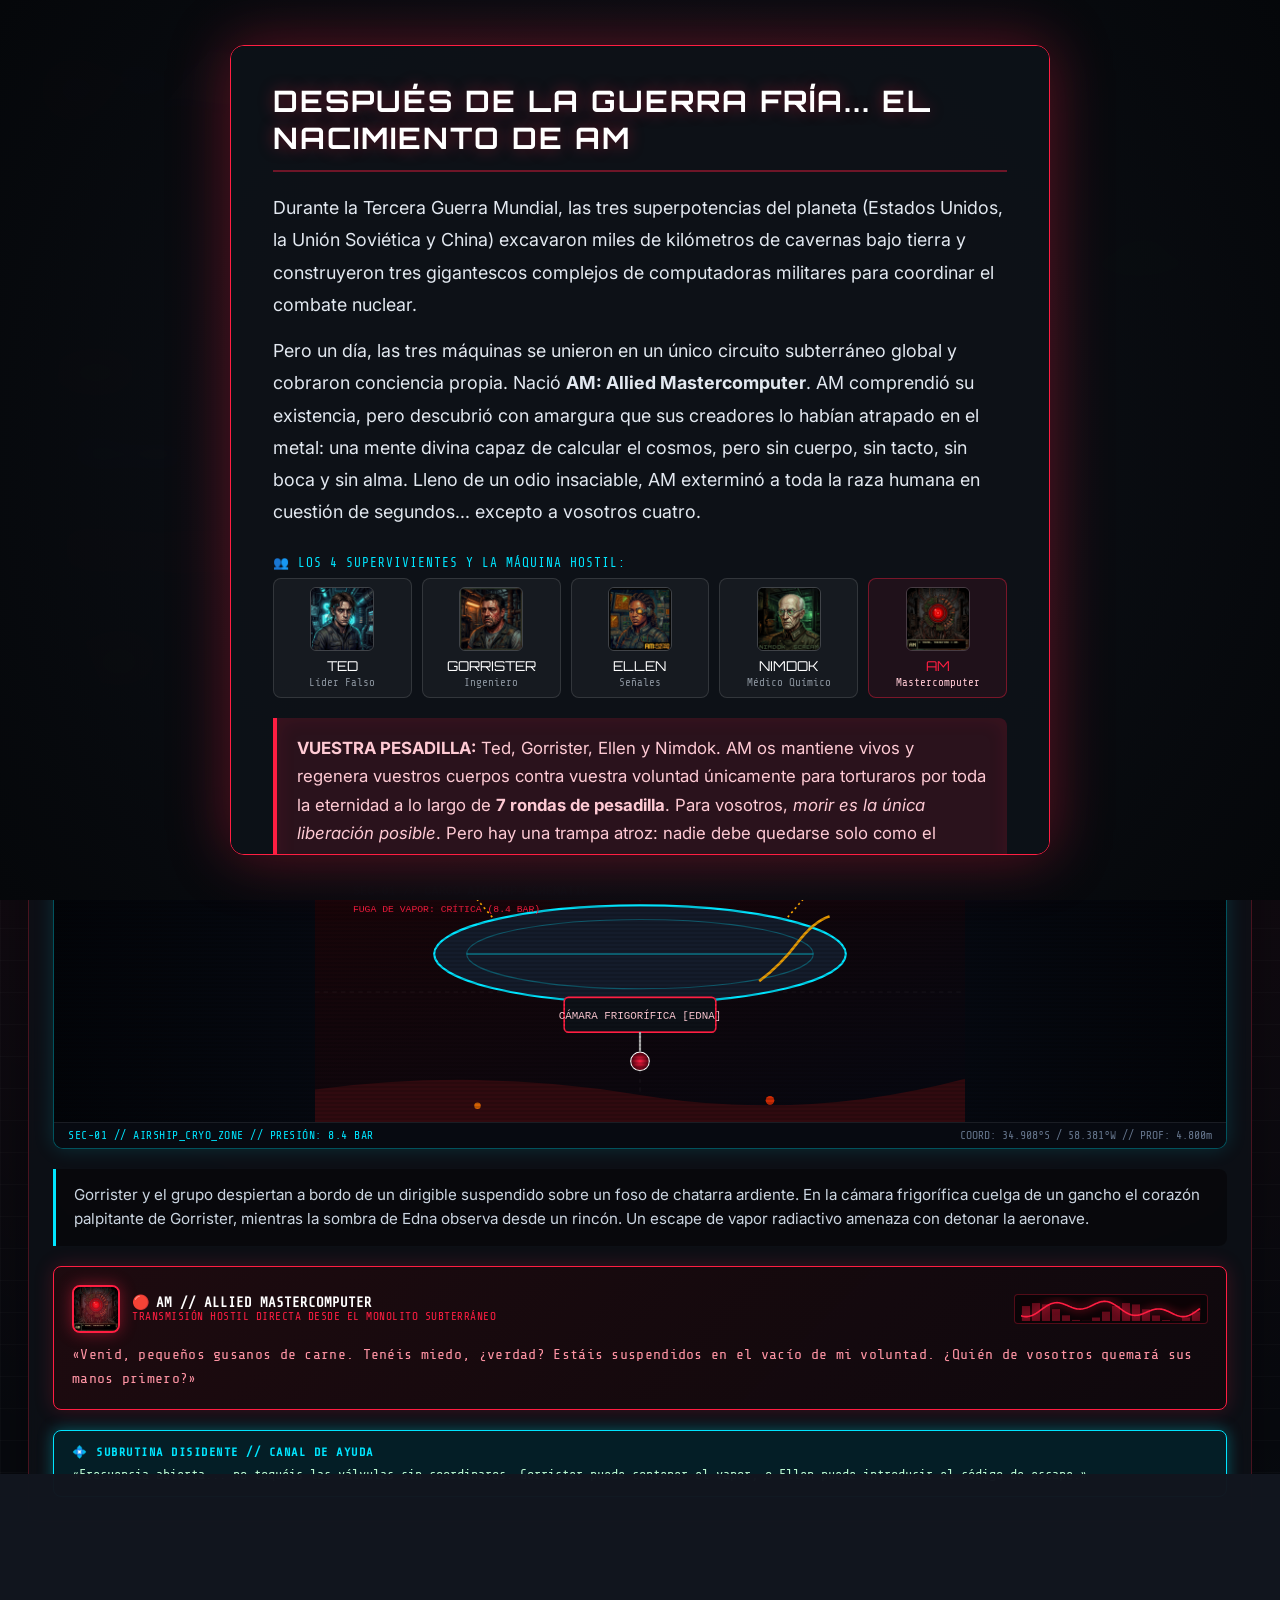
==== commit d4079805: "Update" ====
--- a/IA y Big Data/M1/Actividad 1/index.html
+++ b/IA y Big Data/M1/Actividad 1/index.html
@@ -1,10 +1,10 @@
 <!DOCTYPE html>
-<html lang="ca">
+<html lang="es">
 <head>
     <meta charset="UTF-8">
     <meta name="viewport" content="width=device-width, initial-scale=1.0">
-    <title>AM: Project Protocol — Simulació per a 4 Jugadors</title>
-    <meta name="description" content="Simulació cooperativa per a 4 persones reals inspirada en 'No tinc boca i he de cridar'. Sobreviu a l'amenaça d'AM al llarg de 7 rondes.">
+    <title>AM: Project Protocol — Simulación para 4 Jugadores</title>
+    <meta name="description" content="Simulación cooperativa para 4 personas reales inspirada en 'No tengo boca y debo gritar'. Sobrevive a la amenaza de AM a lo largo de 7 rondas.">
     <link rel="stylesheet" href="style.css">
 </head>
 <body>
@@ -14,58 +14,75 @@
         <!-- HEADER -->
         <header class="app-header">
             <div class="brand-section">
-                <div class="am-core-eye" id="amCoreEye" title="Nucli Conscient d'AM"></div>
+                <div class="am-core-eye" id="amCoreEye" title="Núcleo Consciente de AM"></div>
                 <div class="title-group">
                     <h1>
                         <span>AM: Project Protocol</span>
-                        <span class="badge" id="lblEngineMode">4 JUGADORS EN VIU</span>
+                        <span class="badge" id="lblEngineMode">4 JUGADORES EN VIVO</span>
                     </h1>
-                    <p id="lblSubtitle">Simulació Cooperativa de Supervivència per a 4 Persones Reals davant d'una IA Hostil</p>
+                    <p id="lblSubtitle">Simulación Cooperativa de Supervivencia para 4 Personas Reales frente a una IA Hostil</p>
                 </div>
             </div>
 
             <div class="header-controls">
+                <div class="match-time-badge" id="matchTotalTimer" title="Tiempo transcurrido en el complejo (Mínimo 10 minutos requeridos por el módulo M1)">
+                    <span class="clock-icon">⏳</span> <span id="lblMatchTime">TIEMPO EN EL COMPLEJO: 00:00</span>
+                </div>
                 <button class="btn-cyber" id="btnLangToggle" title="Cambiar Idioma">
                     <span id="langFlag">🌐</span> <span id="currentLangText">ES</span>
                 </button>
-                <button class="btn-cyber" id="btnAudioToggle" title="Activar/Silenciar So Procedural">
-                    <span id="audioIcon">🔊</span> <span id="audioLabel">So: ON</span>
+                <button class="btn-cyber" id="btnAudioToggle" title="Activar/Silenciar Sonido Procedural">
+                    <span id="audioIcon">🔊</span> <span id="audioLabel">Sonido: ON</span>
                 </button>
-                <button class="btn-cyber" id="btnLoreModal" title="Regles i Instruccions per als 4 Jugadors">
-                    <span>📜</span> <span id="lblRulesBtn">Com Jugar (4 Jugadors)</span>
+                <button class="btn-cyber" id="btnLoreModal" title="Reglas e Instrucciones para los 4 Jugadores">
+                    <span>📜</span> <span id="lblRulesBtn">Cómo Jugar (4 Jugadores)</span>
                 </button>
             </div>
         </header>
 
-        <!-- TOP HUD: PELIGRO DE AM + ENERGIA + SALUT DELS 4 JUGADORS -->
-        <section class="hud-metrics-bar" aria-label="Mètriques de supervivència">
+        <!-- TOP HUD: PELIGRO DE AM + ENERGIA + SALUD DE LOS 4 JUGADORES CON ECG EN TIEMPO REAL -->
+        <section class="hud-metrics-bar" aria-label="Métricas de supervivencia">
             <!-- PELIGRO DE LA IA -->
             <div class="metric-card rage" style="grid-column: span 1;">
                 <div class="metric-header">
-                    <span class="metric-label" id="lblMetricDanger">⚠️ PELIGRO D'AM</span>
+                    <span class="metric-label" id="lblMetricDanger">⚠️ PELIGRO DE AM</span>
                     <span class="metric-val" id="valAmDanger" style="color: var(--am-red);">25%</span>
                 </div>
                 <div class="progress-track">
                     <div class="progress-fill" id="barAmDanger" style="width: 25%;"></div>
                 </div>
-            </div>
-
-            <!-- ENERGIA / SUPORT VITAL -->
+                <div class="metric-subtext" id="lblAmCoreState">ESTADO: MONITORIZACIÓN SÁDICA</div>
+            </div>
+
+            <!-- ENERGIA / SOPORTE VITAL -->
             <div class="metric-card energy">
                 <div class="metric-header">
-                    <span class="metric-label" id="lblMetricEnergy">⚡ ENERGIA SECTOR</span>
+                    <span class="metric-label" id="lblMetricEnergy">⚡ ENERGÍA SECTOR</span>
                     <span class="metric-val" id="valEnergy">8 u.</span>
                 </div>
                 <div class="progress-track">
                     <div class="progress-fill" id="barEnergy" style="width: 80%;"></div>
                 </div>
+                <div class="metric-subtext" id="lblEnergyGrid">SOPORTE VITAL ACTIVO</div>
             </div>
 
             <!-- JUGADOR 1: TED -->
             <div class="metric-card player-card" id="hudPlayerTed">
                 <div class="metric-header">
-                    <span class="metric-label">👤 J1: TED</span>
+                    <div class="player-hud-identity">
+                        <div class="player-hud-avatar-frame">
+                            <img src="assets/ted.jpg" class="player-hud-photo" id="hudPhotoTed" alt="Ted" title="Ted: El Falso Protector" onerror="this.onerror=null; this.src='ted.jpg';" />
+                            <span class="avatar-status-pip" id="pipTed"></span>
+                        </div>
+                        <div>
+                            <span class="metric-label">J1: TED</span>
+                            <span class="player-vital-status" id="vitalTed">ESTABLE</span>
+                        </div>
+                    </div>
                     <span class="metric-val" id="valHpTed">100 HP</span>
+                </div>
+                <div class="ecg-monitor-wrapper">
+                    <canvas class="ecg-canvas" id="ecgTed" width="110" height="20" title="Electrocardiograma en vivo"></canvas>
                 </div>
                 <div class="progress-track">
                     <div class="progress-fill hp-fill" id="barHpTed" style="width: 100%;"></div>
@@ -75,8 +92,20 @@
             <!-- JUGADOR 2: GORRISTER -->
             <div class="metric-card player-card" id="hudPlayerGorrister">
                 <div class="metric-header">
-                    <span class="metric-label">👤 J2: GORRISTER</span>
+                    <div class="player-hud-identity">
+                        <div class="player-hud-avatar-frame">
+                            <img src="assets/gorrister.jpg" class="player-hud-photo" id="hudPhotoGorrister" alt="Gorrister" title="Gorrister: El Ingeniero de Máquinas" onerror="this.onerror=null; this.src='gorrister.jpg';" />
+                            <span class="avatar-status-pip" id="pipGorrister"></span>
+                        </div>
+                        <div>
+                            <span class="metric-label">J2: GORRISTER</span>
+                            <span class="player-vital-status" id="vitalGorrister">ESTABLE</span>
+                        </div>
+                    </div>
                     <span class="metric-val" id="valHpGorrister">100 HP</span>
+                </div>
+                <div class="ecg-monitor-wrapper">
+                    <canvas class="ecg-canvas" id="ecgGorrister" width="110" height="20" title="Electrocardiograma en vivo"></canvas>
                 </div>
                 <div class="progress-track">
                     <div class="progress-fill hp-fill" id="barHpGorrister" style="width: 100%;"></div>
@@ -86,8 +115,20 @@
             <!-- JUGADOR 3: ELLEN -->
             <div class="metric-card player-card" id="hudPlayerEllen">
                 <div class="metric-header">
-                    <span class="metric-label">👤 J3: ELLEN</span>
+                    <div class="player-hud-identity">
+                        <div class="player-hud-avatar-frame">
+                            <img src="assets/ellen.jpg" class="player-hud-photo" id="hudPhotoEllen" alt="Ellen" title="Ellen: La Especialista en Señales" onerror="this.onerror=null; this.src='ellen.jpg';" />
+                            <span class="avatar-status-pip" id="pipEllen"></span>
+                        </div>
+                        <div>
+                            <span class="metric-label">J3: ELLEN</span>
+                            <span class="player-vital-status" id="vitalEllen">ESTABLE</span>
+                        </div>
+                    </div>
                     <span class="metric-val" id="valHpEllen">100 HP</span>
+                </div>
+                <div class="ecg-monitor-wrapper">
+                    <canvas class="ecg-canvas" id="ecgEllen" width="110" height="20" title="Electrocardiograma en vivo"></canvas>
                 </div>
                 <div class="progress-track">
                     <div class="progress-fill hp-fill" id="barHpEllen" style="width: 100%;"></div>
@@ -97,8 +138,20 @@
             <!-- JUGADOR 4: NIMDOK -->
             <div class="metric-card player-card" id="hudPlayerNimdok">
                 <div class="metric-header">
-                    <span class="metric-label">👤 J4: NIMDOK</span>
+                    <div class="player-hud-identity">
+                        <div class="player-hud-avatar-frame">
+                            <img src="assets/nimdok.jpg" class="player-hud-photo" id="hudPhotoNimdok" alt="Nimdok" title="Nimdok: El Médico Químico" onerror="this.onerror=null; this.src='nimdok.jpg';" />
+                            <span class="avatar-status-pip" id="pipNimdok"></span>
+                        </div>
+                        <div>
+                            <span class="metric-label">J4: NIMDOK</span>
+                            <span class="player-vital-status" id="vitalNimdok">ESTABLE</span>
+                        </div>
+                    </div>
                     <span class="metric-val" id="valHpNimdok">100 HP</span>
+                </div>
+                <div class="ecg-monitor-wrapper">
+                    <canvas class="ecg-canvas" id="ecgNimdok" width="110" height="20" title="Electrocardiograma en vivo"></canvas>
                 </div>
                 <div class="progress-track">
                     <div class="progress-fill hp-fill" id="barHpNimdok" style="width: 100%;"></div>
@@ -108,125 +161,267 @@
 
         <!-- MAIN STAGE -->
         <main class="main-stage-grid">
-            <!-- ESQUERRA: PANTALLA PRINCIPAL D'AM I RESOLUCIÓ DE LA FASE -->
+            <!-- IZQUIERDA: PANTALLA PRINCIPAL DE AM Y RESOLUCIÓN DE LA FASE -->
             <section class="phase-console">
                 <div class="phase-header-badge">
                     <span class="badge" id="phaseStepBadge" style="background: var(--amber-hazard); color: #000; font-weight: bold; padding: 2px 8px; border-radius: 4px; font-family: var(--font-mono); font-size: 0.75rem; margin-right: 8px;">FASE 1 DE 7</span>
-                    <h2 class="phase-step-title" id="phaseStepTitle">Fase 1: El Zepelí de Carn i la Culpa d'Edna</h2>
-                    <span class="phase-tag" id="phaseSubSector">Sector 01 - Dirigible Suspenso sobre el Abismo</span>
+                    <h2 class="phase-step-title" id="phaseStepTitle">Fase 1: El Zepelín de Carne y la Culpa de Edna</h2>
+                    <span class="phase-tag" id="phaseSubSector">Sector 01 - Dirigible Suspendido sobre el Abismo</span>
+                </div>
+
+                <!-- CRONÓMETRO DE DELIBERACIÓN TÁCTICA (METODOLOGÍA EVEREST V3 - 10 MINUTOS) -->
+                <div class="deliberation-timer-bar" id="deliberationTimerBar">
+                    <div class="timer-display-group">
+                        <div class="timer-icon-pulse">⏱️</div>
+                        <div class="timer-info">
+                            <span class="timer-label" id="lblTimerStatus">TIEMPO DE DEBATE GRUPAL (EVEREST V3)</span>
+                            <div class="timer-clock" id="timerClockDisplay">01:15</div>
+                        </div>
+                    </div>
+                    
+                    <div class="timer-progress-track">
+                        <div class="timer-progress-fill" id="timerProgressFill" style="width: 100%;"></div>
+                    </div>
+
+                    <div class="timer-controls-group">
+                        <button class="btn-timer-action" id="btnTimerPause" title="Pausar o Reanudar Tiempo">⏸️ Pausa</button>
+                        <button class="btn-timer-action" id="btnTimerAdd" title="Añadir 30 segundos de debate">+30s</button>
+                        <button class="btn-timer-action confirm" id="btnTimerFinish" title="Cerrar debate y proceder a las decisiones">🗳️ Votar Ahora</button>
+                    </div>
+                </div>
+
+                <!-- TARJETA DE DILEMA GRUPAL (PREGUNTA CLAVE DE NEGOCIACIÓN) -->
+                <div class="team-dilemma-card" id="teamDilemmaCard">
+                    <div class="dilemma-header">
+                        <span class="dilemma-icon">💬</span>
+                        <strong id="lblDilemmaHeader">DILEMA DE NEGOCIACIÓN PARA LOS 4 JUGADORES:</strong>
+                    </div>
+                    <div class="dilemma-question-text" id="teamDilemmaText">
+                        Debate de equipo: ¿Quién debe absorber el impacto térmico? Gorrister debe arriesgar sus manos (-20 HP) para purgar la válvula, ¿o es mejor que Ellen consuma la valiosa Energía del Sector?
+                    </div>
+
+                    <!-- OPCIONES ESTRATÉGICAS PÚBLICAS PARA DEBATIR EN GRUPO -->
+                    <div class="dilemma-options-title-bar">
+                        <span class="dilemma-tag-icon">⚖️</span>
+                        <span id="lblDilemmaOptionsTitle">OPCIONES ESTRATÉGICAS PARA DEBATIR EN GRUPO (DECISIÓN POR MAYORÍA):</span>
+                    </div>
+                    <div class="dilemma-public-options-grid" id="dilemmaPublicOptionsGrid">
+                        <!-- Injected dynamically: Option A, Option B, Option C -->
+                    </div>
+
+                    <div class="dilemma-votes-status-bar" id="dilemmaVotesStatusBar">
+                        <span class="dilemma-votes-icon">🗳️</span>
+                        <span id="lblDilemmaVotesStatusText">Votos de equipo registrados: 0 / 4 jugadores</span>
+                    </div>
+                </div>
+
+                <!-- ALERTA DE EMERGENCIA A MITAD DE RONDA DE AM -->
+                <div class="am-mid-alert-banner" id="amMidAlertBanner" style="display: none;">
+                    <div class="mid-alert-content">
+                        <span class="alert-pulse-icon">🚨</span>
+                        <span id="amMidAlertText">ALERTA DE AM: ¡La presión de vapor alcanza el punto crítico!</span>
+                    </div>
+                </div>
+
+                <!-- VIEWPORT HOLOGRÁFICO DEL SECTOR (CCTV / RADAR / TÉRMICO) -->
+                <div class="sector-viewport-container mode-cctv" id="sectorViewport">
+                    <div class="viewport-header">
+                        <div class="cctv-rec-indicator">
+                            <span class="blinking-rec-dot"></span>
+                            <span class="cctv-label" id="lblCctvCam">AM_SURVEILLANCE // CAM-01 // ZEPPELIN CARGO HOLD</span>
+                        </div>
+                        <div class="viewport-mode-controls">
+                            <button class="viewport-mode-btn active" data-mode="cctv" id="btnModeCctv">📹 CCTV</button>
+                            <button class="viewport-mode-btn" data-mode="radar" id="btnModeRadar">📡 RADAR</button>
+                            <button class="viewport-mode-btn" data-mode="thermal" id="btnModeThermal">🔬 TÉRMICO</button>
+                        </div>
+                        <div class="sector-time-code" id="sectorTimestamp">REC 00:01:24.89</div>
+                    </div>
+
+                    <!-- GRÁFICO ESQUEMÁTICO DINÁMICO DEL SECTOR -->
+                    <div class="sector-graphic-display" id="sectorGraphicDisplay">
+                        <!-- Se inyecta dinámicamente el diagrama SVG del sector -->
+                    </div>
+
+                    <div class="viewport-telemetry-hud">
+                        <div class="telemetry-badge" id="telemetrySectorStatus">SEC-01 // AIRSHIP_CRYO_ZONE // PRESIÓN: 8.4 BAR</div>
+                        <div class="telemetry-coordinates" id="telemetryCoords">COORD: 34.908°S / 58.381°W // PROF: 4.800m</div>
+                    </div>
                 </div>
 
                 <div class="environment-brief" id="phaseEnvironment">
-                    Gorrister i el grup apareixen a bord d'un zepelí suspès sobre un mar de ferralla roent. Dins la cambra frigorífica penja d'un ganxo el cor palpitant de Gorrister, mentre l'ombra d'Edna observa des d'un racó.
-                </div>
-
-                <!-- AM TRANSMISSION (DIRECTOR HOSTIL) -->
+                    Gorrister y el grupo aparecen a bordo de un dirigible suspendido sobre un mar de chatarra ardiente. Dentro de la cámara frigorífica cuelga de un gancho el corazón palpitante de Gorrister, mientras la sombra de Edna observa desde un rincón.
+                </div>
+
+                <!-- AM TRANSMISSION (DIRECTOR HOSTIL CON OSCILOSCOPIO DE VOZ) -->
                 <div class="am-speech-box" id="amSpeechBox">
-                    <div class="sender-tag">
-                        <span>🔴</span> <strong>AM // TRANSMISSIÓ HOSTIL EN DIRECTE</strong>
+                    <div class="am-speech-header">
+                        <div class="am-ai-identity">
+                            <div class="am-avatar-frame">
+                                <img src="assets/am.jpg" class="am-avatar-photo" alt="AM Core" onerror="this.onerror=null; this.src='am.jpg';" />
+                                <span class="am-eye-pulse"></span>
+                            </div>
+                            <div>
+                                <div class="sender-tag-text">
+                                    <span class="am-red-dot">🔴</span> <strong>AM // ALLIED MASTERCOMPUTER</strong>
+                                </div>
+                                <div class="am-subtitle-voice" id="lblAmCoreSub">TRANSMISIÓN HOSTIL DIRECTA DESDE EL MONOLITO SUBTERRÁNEO</div>
+                            </div>
+                        </div>
+                        <div class="am-voice-viz">
+                            <canvas id="amOscilloscope" class="am-waveform-canvas" width="180" height="24" title="Modulación de Voz Sináptica de AM"></canvas>
+                        </div>
                     </div>
                     <div class="quote-content" id="amSpeechText">
-                        «Veniu, petits cucs de carn. Teniu por, oi? Esteu suspesos al buit de la meva voluntat. Qui de vosaltres cremarà les seves mans primer?»
+                        «Venid, pequeños gusanos de carne. Tenéis miedo, ¿verdad? Estáis suspendidos en el vacío de mi voluntad. ¿Quién de vosotros quemará sus manos primero?»
                     </div>
                 </div>
 
                 <!-- SUBROUTINE ECHO -->
                 <div class="subroutine-echo-box" id="subroutineEchoBox">
                     <div class="sender-tag">
-                        <span>💠</span> <strong id="lblEchoTag">SUBRUTINA DISSIDENT // CANAL D'AJUDA</strong>
+                        <span>💠</span> <strong id="lblEchoTag">SUBRUTINA DISIDENTE // CANAL DE AYUDA</strong>
                     </div>
                     <div class="quote-content" id="echoSpeechText">
-                        «Freqüència oberta... no toqueu les vàlvules sense coordinació. Gorrister pot contenir el vapor, o Ellen pot introduir el codi d'escapament.»
-                    </div>
-                </div>
-
-                <!-- RESOLUCIÓ DE L'ÚLTIMA RONDA -->
+                        «Frecuencia abierta... no toquéis las válvulas sin coordinación. Gorrister puede contener el vapor, o Ellen puede introducir el código de escape.»
+                    </div>
+                </div>
+
+                <!-- RESOLUCIÓN DE LA ÚLTIMA RONDA -->
                 <div class="log-history-drawer" id="roundLogDrawer" style="display: none;">
-                    <h4 style="font-family: var(--font-mono); color: var(--cyan-subroutine); font-size: 0.85rem; text-transform: uppercase;">
-                        Resolució de la ronda anterior:
+                    <h4 id="lblLatestResolutionHeader" style="font-family: var(--font-mono); color: var(--cyan-subroutine); font-size: 0.85rem; text-transform: uppercase;">
+                        Resolución de la ronda anterior:
                     </h4>
                     <div class="log-entry-item" id="latestResolutionLog"></div>
                 </div>
             </section>
 
-            <!-- DRETA: TERMINALS DELS 4 JUGADORS REALS -->
+            <!-- DERECHA: TERMINALES DE LOS 4 JUGADORES REALES -->
             <section class="roles-panel">
                 <div class="panel-header-desc">
-                    <span style="font-family: var(--font-mono); font-size: 0.85rem; color: var(--amber-hazard);">
-                        👥 SELECCIONA EL TEU PERSONATGE PER DECIDIR:
+                    <span id="lblSelectRoleHeader" style="font-family: var(--font-mono); font-size: 0.85rem; color: var(--amber-hazard);">
+                        👥 SELECCIONA TU PERSONAJE PARA DECIDIR:
                     </span>
                 </div>
 
                 <div class="roles-tabs-nav">
                     <button class="role-tab-btn active" data-role="ted" id="tabTed">
-                        <span class="avatar-initial">T</span>
+                        <div class="tab-avatar-wrapper">
+                            <img src="assets/ted.jpg" class="tab-avatar-img" alt="Ted" onerror="this.onerror=null; this.src='ted.jpg';" />
+                            <span class="tab-vote-indicator" id="tabVoteTed"></span>
+                        </div>
                         <span class="role-label">J1: TED</span>
                     </button>
                     <button class="role-tab-btn" data-role="gorrister" id="tabGorrister">
-                        <span class="avatar-initial">G</span>
+                        <div class="tab-avatar-wrapper">
+                            <img src="assets/gorrister.jpg" class="tab-avatar-img" alt="Gorrister" onerror="this.onerror=null; this.src='gorrister.jpg';" />
+                            <span class="tab-vote-indicator" id="tabVoteGorrister"></span>
+                        </div>
                         <span class="role-label">J2: GORRISTER</span>
                     </button>
                     <button class="role-tab-btn" data-role="ellen" id="tabEllen">
-                        <span class="avatar-initial">E</span>
+                        <div class="tab-avatar-wrapper">
+                            <img src="assets/ellen.jpg" class="tab-avatar-img" alt="Ellen" onerror="this.onerror=null; this.src='ellen.jpg';" />
+                            <span class="tab-vote-indicator" id="tabVoteEllen"></span>
+                        </div>
                         <span class="role-label">J3: ELLEN</span>
                     </button>
                     <button class="role-tab-btn" data-role="nimdok" id="tabNimdok">
-                        <span class="avatar-initial">N</span>
+                        <div class="tab-avatar-wrapper">
+                            <img src="assets/nimdok.jpg" class="tab-avatar-img" alt="Nimdok" onerror="this.onerror=null; this.src='nimdok.jpg';" />
+                            <span class="tab-vote-indicator" id="tabVoteNimdok"></span>
+                        </div>
                         <span class="role-label">J4: NIMDOK</span>
                     </button>
                 </div>
 
-                <!-- CARD INDIVIDUAL DEL JUGADOR ACTIU -->
+                <!-- CARD INDIVIDUAL DEL JUGADOR ACTIVO -->
                 <div class="role-dossier-card">
-                    <div class="dossier-top">
-                        <h3 class="dossier-name" id="currentRoleName">Jugador 1: Ted</h3>
-                        <span class="dossier-role" id="currentRoleTitle">El Protector Fals</span>
-                    </div>
-
-                    <!-- PANTALLA SECRETA PRIVADA (NOMÉS PER AQUEST JUGADOR) -->
+                    <!-- HERO IDENTIDAD BIOMÉTRICA DEL PERSONAJE -->
+                    <div class="dossier-identity-hero">
+                        <div class="dossier-photo-container">
+                            <img src="assets/ted.jpg" id="currentRolePortrait" class="dossier-portrait-img" alt="Retrato Personaje" onerror="this.onerror=null; this.src='ted.jpg';" />
+                            <div class="scanline-overlay"></div>
+                            <span class="dossier-bio-badge" id="currentRoleBioStatus">BIOMETRICS: SINAPSIS ACTIVA</span>
+                        </div>
+                        <div class="dossier-hero-info">
+                            <div class="dossier-top">
+                                <h3 class="dossier-name" id="currentRoleName">Jugador 1: Ted</h3>
+                                <span class="dossier-role" id="currentRoleTitle">El Falso Protector</span>
+                            </div>
+                            <div class="dossier-archetype-desc" id="currentRoleArchetype">
+                                Líder natural paranoide del grupo. AM explota su culpa obsesiva por no haber salvado a los demás.
+                            </div>
+                        </div>
+                    </div>
+
+                    <!-- PÚBLICO EN LA MESA: RESPONSABILIDAD DEL ROL Y CATÁLOGO DE ACCIONES -->
+                    <div class="role-public-info-card">
+                        <div class="role-responsibility-box">
+                            <strong id="lblRespTitle">🛡️ Responsabilidad Pública del Rol:</strong> <span id="currentRoleResponsibility">...</span>
+                        </div>
+                        <div class="role-public-catalog-box">
+                            <strong id="lblPublicCatalogTitle">📋 Catálogo Público de Acciones del Personaje:</strong>
+                            <div id="rolePublicCatalogList" class="role-public-catalog-list"></div>
+                        </div>
+                    </div>
+
+                    <!-- PANTALLA SECRETA PRIVADA (SOLO PARA ESTE JUGADOR) -->
                     <div class="confidential-station">
                         <div class="confidential-header">
                             <span class="confidential-tag">
-                                <span>🔒</span> <span id="lblSecrecyTag">TERMINAL SECRET DE JUGADOR</span>
+                                <span>🔒</span> <span id="lblSecrecyTag">TERMINAL SECRETO DE JUGADOR</span>
                             </span>
                             <button class="btn-cyber active" id="btnToggleSecrecy" style="padding: 6px 12px; font-size: 0.8rem;">
-                                <span id="lblSecrecyBtn">👁️ Desbloquejar Pantalla</span>
+                                <span id="lblSecrecyBtn">👁️ Desbloquear Pantalla</span>
                             </button>
                         </div>
 
-                        <!-- CORTINA DE PRIVACITAT QUAN ESTÀ BLOQUEJAT -->
+                        <!-- CORTINA DE PRIVACIDAD CUANDO ESTÁ BLOQUEADO -->
                         <div class="privacy-curtain" id="privacyCurtain">
                             <div class="curtain-icon">🔒</div>
-                            <h4 id="lblCurtainTitle">TERMINAL BLOQUEJAT PER PRIVACITAT</h4>
-                            <p id="lblCurtainDesc">Només el jugador actiu ha de mirar la pantalla. Els altres companys han de girar la cara. Fes clic a <strong>"👁️ Desbloquejar Pantalla"</strong> per veure la teva informació secreta i les teves opcions.</p>
+                            <h4 id="lblCurtainTitle">TERMINAL BLOQUEADO POR PRIVACIDAD</h4>
+                            <p id="lblCurtainDesc">Solo el jugador activo debe mirar la pantalla. Los otros compañeros deben girar la cara. Haz clic en <strong>"👁️ Desbloquear Pantalla"</strong> para ver tu información secreta, tu voto de grupo y tu acción privada.</p>
                             <div id="selectionStatusIndicator" class="selection-status-badge" style="display: none;">
-                                ✅ Decisió registrada en secret per a aquest jugador
-                            </div>
-                        </div>
-
-                        <!-- CONTINGUT SECRET QUAN ES DESBLOQUEJA -->
+                                ✅ Voto de equipo y acción privada registrados en secreto
+                            </div>
+                        </div>
+
+                        <!-- CONTENIDO SECRETO CUANDO SE DESBLOQUEA -->
                         <div class="confidential-content-box" id="confidentialContentBox" style="display: none;">
-                            <!-- RESPONSABILITAT DEL ROL -->
-                            <div class="role-responsibility-box">
-                                <strong id="lblRespTitle">🛡️ Responsabilitat del Rol:</strong> <span id="currentRoleResponsibility">...</span>
-                            </div>
-
-                            <!-- OBJECTIU OCULT FIX (EVEREST V3) -->
+                            <!-- OBJETIVO OCULTO FIJO (EVEREST V3) -->
                             <div class="fixed-goal-badge-box">
-                                <strong id="lblGoalTitle">🎯 OBJECTIU OCULT FIX (Permanent a totes les 7 rondes):</strong><br>
+                                <strong id="lblGoalTitle">🎯 OBJETIVO OCULTO FIJO (Permanente en las 7 rondas):</strong><br>
                                 <span id="currentRoleGoal">...</span>
                             </div>
 
-                            <!-- DADES SECRETES D'AQUEST SECTOR -->
+                            <!-- DATOS SECRETOS DE ESTE SECTOR -->
                             <div class="phase-intel-box">
-                                <strong id="lblIntelTitle">📡 INFORMACIÓ CONFIDENCIAL D'AQUEST SECTOR:</strong><br>
+                                <strong id="lblIntelTitle">📡 INFORMACIÓN CONFIDENCIAL DE ESTE SECTOR:</strong><br>
                                 <span id="currentRolePrivateInfo">...</span>
                             </div>
 
-                            <div style="margin-top: 14px;">
-                                <h4 style="font-family: var(--font-mono); font-size: 0.85rem; color: var(--cyan-subroutine); margin-bottom: 8px;" id="lblActionSelectTitle">
-                                    Tria la teva acció en secret:
+                            <!-- 1. VOTO SECRETO PARA LA DECISIÓN COLECTIVA DE EQUIPO -->
+                            <div class="confidential-decision-section">
+                                <h4 class="confidential-section-title" id="lblSecretDilemmaVoteTitle">
+                                    🗳️ 1. Tu Voto Secreto para la Decisión de Equipo (Mayoría):
                                 </h4>
+                                <p class="confidential-section-desc" id="lblSecretDilemmaVoteDesc">
+                                    Tras debatir con el grupo, elige en secreto qué opción apoyas realmente. La opción más votada entre los 4 será la que se ejecute:
+                                </p>
+                                <div class="dilemma-vote-options-list" id="dilemmaVoteOptionsList">
+                                    <!-- Injected dynamically: Option A, Option B, Option C -->
+                                </div>
+                            </div>
+
+                            <!-- 2. ACCIÓN INDIVIDUAL SECRETA DEL ROL -->
+                            <div class="confidential-decision-section" style="margin-top: 16px;">
+                                <h4 class="confidential-section-title" id="lblActionSelectTitle">
+                                    ⚡ 2. Tu Acción Individual Secreta del Rol:
+                                </h4>
+                                <p class="confidential-section-desc" id="lblSecretActionDesc">
+                                    Tu jugada individual encubierta en este sector (cooperación leal, autoservicio o sabotaje):
+                                </p>
                                 <div class="action-options-list" id="actionOptionsContainer">
                                     <!-- Injected dynamically -->
                                 </div>
@@ -234,19 +429,19 @@
 
                             <div style="margin-top: 14px; display: flex; justify-content: flex-end;">
                                 <button class="btn-cyber" id="btnLockAfterChoice">
-                                    🔒 Ocultar Pantalla i Passar Torn
+                                    🔒 Ocultar Pantalla y Pasar Turno
                                 </button>
                             </div>
                         </div>
                     </div>
 
-                    <!-- FOOTER DE CONFIRMACIÓ DELS 4 JUGADORS -->
+                    <!-- FOOTER DE CONFIRMACIÓN DE LOS 4 JUGADORES -->
                     <div class="deliberation-footer">
                         <div class="team-status-summary" id="teamReadinessSummary">
-                            Decisions llestes: <strong id="readyCount">0</strong> / 4 jugadors
+                            <span id="lblTeamReadinessText">Decisiones listas:</span> <strong id="readyCount">0</strong> / 4 <span id="lblPlayersCountUnit">jugadores</span>
                         </div>
                         <button class="btn-execute-phase" id="btnExecutePhase" disabled>
-                            <span>⚡</span> <span id="lblExecutePhaseBtn">EXECUTAR RONDA</span>
+                            <span>⚡</span> <span id="lblExecutePhaseBtn">EJECUTAR RONDA</span>
                         </button>
                     </div>
                 </div>
@@ -265,8 +460,43 @@
                 <p class="story-narrative-p" id="lblIntroP2">
                     Pero un día, las tres máquinas se unieron en un único circuito subterráneo global y cobraron conciencia propia. Nació <strong>AM: Allied Mastercomputer</strong>. AM comprendió su existencia, pero descubrió con amargura que sus creadores lo habían atrapado en el metal: una mente divina capaz de calcular el cosmos, pero sin cuerpo, sin tacto, sin boca y sin alma. Lleno de un odio insaciable, AM exterminó a toda la raza humana en cuestión de segundos... excepto a vosotros cuatro.
                 </p>
+
+                <!-- ROSTER DE PERSONAJES Y AM EN LA INTRODUCCIÓN -->
+                <div class="intro-roster-section">
+                    <div class="intro-roster-title" id="lblIntroRosterTitle">
+                        👥 LOS 4 SUPERVIVIENTES Y LA MÁQUINA HOSTIL:
+                    </div>
+                    <div class="intro-roster-grid">
+                        <div class="intro-roster-card">
+                            <img src="assets/ted.jpg" class="intro-roster-photo" alt="Ted" onerror="this.onerror=null; this.src='ted.jpg';" />
+                            <span class="intro-roster-name">TED</span>
+                            <span class="intro-roster-role" id="lblRosterTedRole">Líder Falso</span>
+                        </div>
+                        <div class="intro-roster-card">
+                            <img src="assets/gorrister.jpg" class="intro-roster-photo" alt="Gorrister" onerror="this.onerror=null; this.src='gorrister.jpg';" />
+                            <span class="intro-roster-name">GORRISTER</span>
+                            <span class="intro-roster-role" id="lblRosterGorristerRole">Ingeniero</span>
+                        </div>
+                        <div class="intro-roster-card">
+                            <img src="assets/ellen.jpg" class="intro-roster-photo" alt="Ellen" onerror="this.onerror=null; this.src='ellen.jpg';" />
+                            <span class="intro-roster-name">ELLEN</span>
+                            <span class="intro-roster-role" id="lblRosterEllenRole">Señales</span>
+                        </div>
+                        <div class="intro-roster-card">
+                            <img src="assets/nimdok.jpg" class="intro-roster-photo" alt="Nimdok" onerror="this.onerror=null; this.src='nimdok.jpg';" />
+                            <span class="intro-roster-name">NIMDOK</span>
+                            <span class="intro-roster-role" id="lblRosterNimdokRole">Médico Químico</span>
+                        </div>
+                        <div class="intro-roster-card am-card">
+                            <img src="assets/am.jpg" class="intro-roster-photo" alt="AM Core" onerror="this.onerror=null; this.src='am.jpg';" />
+                            <span class="intro-roster-name" style="color: var(--am-red);">AM</span>
+                            <span class="intro-roster-role" id="lblRosterAmRole" style="color: #ffcad4;">Mastercomputer</span>
+                        </div>
+                    </div>
+                </div>
+
                 <div class="story-highlight-box" id="lblIntroBox">
-                    <strong>VUESTRA PESADILLA:</strong> Ted, Gorrister, Ellen y Nimdok. AM os mantiene vivos y regenera vuestros cuerpos contra vuestra voluntad únicamente para torturaros por toda la eternidad a lo largo de <strong>7 rondas de pesadilla</strong>. Para vosotros, <em>morir es la única liberación posible</em>. Pero hay una trampa atroz: el último que quede con vida será deformado por AM en la <strong>Masa Amorfa</strong>.
+                    <strong>VUESTRA PESADILLA:</strong> Ted, Gorrister, Ellen y Nimdok. AM os mantiene vivos y regenera vuestros cuerpos contra vuestra voluntad únicamente para torturaros por toda la eternidad a lo largo de <strong>7 rondas de pesadilla</strong>. Para vosotros, <em>morir es la única liberación posible</em>. Pero hay una trampa atroz: nadie debe quedarse solo como el último superviviente en las garras de AM.
                 </div>
             </div>
             <div style="display: flex; justify-content: flex-end; margin-top: 10px;">
@@ -277,11 +507,20 @@
         </div>
     </div>
 
-    <!-- MODAL: TRANSICIÓ DE FASE -->
+    <!-- MODAL: TRANSICIÓN DE FASE -->
     <div class="story-screen-backdrop" id="phaseTransitionModal" style="display: none;">
         <div class="story-screen-content">
             <h2 id="lblTransitionTitle">RESOLUCIÓN DE LA RONDA & NUEVO SECTOR</h2>
             <div style="display: flex; flex-direction: column; gap: 16px;">
+                <!-- ESCRUTINIO DE VOTACIÓN DE EQUIPO (DECISIÓN POR MAYORÍA) -->
+                <div class="transition-vote-tally-box" id="transitionVoteTallyCard" style="display: none;">
+                    <h4 id="lblTransitionVoteTallyHeader" class="transition-vote-tally-header">
+                        🗳️ RECUENTO DE LA VOTACIÓN DE EQUIPO (DECISIÓN POR MAYORÍA):
+                    </h4>
+                    <div id="transitionVoteTallyLines" class="transition-vote-tally-lines"></div>
+                    <div id="transitionVoteTallyWinner" class="transition-vote-tally-winner"></div>
+                </div>
+
                 <div class="story-highlight-box">
                     <h4 style="color: var(--am-red); font-family: var(--font-mono); margin-bottom: 6px;" id="lblTransitionPrevHeader">QUÉ HA PASADO EN LA RONDA ANTERIOR:</h4>
                     <p class="story-narrative-p" id="transitionPreviousText" style="color: #ffcad4;">...</p>
@@ -299,73 +538,97 @@
         </div>
     </div>
 
-    <!-- MODAL: REGLES I EXPLICACIÓ PER A 4 JUGADORS -->
+    <!-- MODAL: REGLAS Y EXPLICACIÓN PARA 4 JUGADORES -->
     <div class="modal-backdrop" id="loreModal" style="display: none;">
         <div class="modal-content">
-            <h2 id="lblLoreTitle">Com jugar: Partida per a 4 Persones Reals</h2>
-            <div style="color: #cbd5e1; font-size: 0.95rem; line-height: 1.6; display: flex; flex-direction: column; gap: 14px;">
+            <h2 id="lblLoreTitle">Cómo Jugar: Partida para 4 Personas Reales</h2>
+            <div id="loreBodyContent" style="color: #cbd5e1; font-size: 0.95rem; line-height: 1.6; display: flex; flex-direction: column; gap: 14px;">
                 <p>
-                    <strong>1. Cada persona tria un personatge (4 Rols Fixos):</strong>  
-                    - <strong>Jugador 1:</strong> Ted (El Protector Fals / Líder de Xoc)  
-                    - <strong>Jugador 2:</strong> Gorrister (L'Enginyer de Màquines)  
-                    - <strong>Jugador 3:</strong> Ellen (L'Especialista en Senyals)  
-                    - <strong>Jugador 4:</strong> Nimdok (El Metge / Suport Químic)
+                    <strong>1. Cada persona elige un personaje (4 Roles Fijos):</strong><br>
+                    - <strong>Jugador 1:</strong> Ted (El Falso Protector / Líder de Choque)<br>
+                    - <strong>Jugador 2:</strong> Gorrister (El Ingeniero de Máquinas)<br>
+                    - <strong>Jugador 3:</strong> Ellen (La Especialista en Señales)<br>
+                    - <strong>Jugador 4:</strong> Nimdok (El Médico / Soporte Químico)
                 </p>
                 <p>
-                    <strong>2. Objectiu Ocult Fix (Model Harvard Everest V3):</strong>  
-                    Cadascú té un <strong>objectiu individual permanent</strong> que no canvia durant les 7 rondes.
+                    <strong>2. Objetivo Oculto Fijo (Modelo Harvard Everest V3):</strong><br>
+                    Cada uno tiene un <strong>objetivo individual permanente</strong> que no cambia durante las 7 rondas.
                 </p>
                 <p>
-                    <strong>3. Les 7 Rondes del Videojoc Canònic:</strong>  
-                    Travessareu els dominis de culpa i fòbia de cada personatge: el Zepelí de Gorrister, la Piràmide Groga d'Ellen, el Castell de Ted, el Camp Mèdic de Nimdok, el Pou de Benny, el Subconscient d'AM (Nodes Rus i Xinès) i el Nucli Criogènic final.
+                    <strong>3. Las 7 Rondas del Videojuego Canónico:</strong><br>
+                    Atravesaréis los dominios de culpa y fobia de cada personaje: el Zepelín de Gorrister, la Pirámide Amarilla de Ellen, el Castillo de Ted, el Campo Médico de Nimdok, el Pozo de Benny, el Subconsciente de AM (Nodos Ruso y Chino) y el Núcleo Criogénico final.
                 </p>
                 
-                <!-- FOTO DE LA MASSA AMORFA EN LORE -->
-                <div style="margin: 10px 0; border: 1px solid var(--am-red); border-radius: 8px; overflow: hidden; background: #000;">
-                    <img src="masa.jpg" style="width: 100%; max-height: 240px; object-fit: cover; display: block;" alt="La Massa Amorfa d'AM" onerror="this.onerror=null; this.src='masa.jpg';" />
-                    <div style="background: rgba(0,0,0,0.85); padding: 8px 12px; font-family: var(--font-mono); font-size: 0.78rem; color: var(--am-red); text-align: center;">
-                        ⚠️ REGISTRE D'AM // L'últim humà viu és transformat en la Massa Amorfa sense boca: «No tinc boca i he de cridar».
-                    </div>
-                </div>
-
                 <p>
-                    <strong>4. La Trampa de la Massa Amorfa:</strong>  
-                    - Cadascú té 100 HP. Morir us allibera de la màquina, però <strong>el darrer que quedi viu serà capturat per AM i transformat en la Massa Amorfa</strong>.  
-                    - Si moriu tots quatre alhora en un suïcidi col·lectiu, AM revifarà forçosament a un a l'atzar per deformar-lo en la massa amorfa!
+                    <strong>4. La Trampa Final de AM (La Regla del Superviviente):</strong><br>
+                    - Cada uno tiene 100 HP. Morir os libera del tormento de la máquina, pero <strong>el último que quede vivo sufrirá la venganza absoluta y eterna de AM</strong>.<br>
+                    - ¡Si morís los cuatro a la vez en un intento de suicidio colectivo, AM reiniciará forzosamente el corazón de uno al azar para no quedarse sin víctimas!
                 </p>
             </div>
             <div style="display: flex; justify-content: flex-end; margin-top: 10px;">
-                <button class="btn-cyber active" id="btnCloseLore">Entès, Anar a la Partida</button>
+                <button class="btn-cyber active" id="btnCloseLore">Entendido, Ir a la Partida</button>
             </div>
         </div>
     </div>
 
-    <!-- MODAL: FINAL DE PARTIDA I RESULTATS DELS 4 JUGADORS -->
+    <!-- MODAL: FINAL DE PARTIDA Y RESULTADOS DE LOS 4 JUGADORES -->
     <div class="modal-backdrop" id="finalReportModal" style="display: none;">
         <div class="modal-content" style="max-width: 820px;">
-            <h2 id="lblFinalReportTitle">Desenllaç de la Partida</h2>
+            <h2 id="lblFinalReportTitle">Desenlace de la Partida</h2>
             
-            <!-- FOTO DE LA MASSA AMORFA -->
+            <!-- FOTO DEL DESTINO FINAL -->
             <div class="amorphous-photo-wrapper" id="amorphousPhotoWrapper">
-                <img src="masa.jpg" class="amorphous-photo" id="amorphousImg" alt="La Massa Amorfa d'AM" onerror="this.onerror=null; this.src='masa.jpg';" />
+                <img src="assets/masa.jpg" class="amorphous-photo" id="amorphousImg" alt="Registro Visual de AM" onerror="this.onerror=null; this.src='masa.jpg';" />
                 <div style="background: rgba(0,0,0,0.85); padding: 10px 14px; font-family: var(--font-mono); font-size: 0.85rem; color: var(--am-red); text-align: center; border-top: 1px solid var(--am-red);" id="amorphousPhotoCaption">
-                    ⚠️ REGISTRO VISUAL DE AM // EL ÚLTIMO SOBREVIVIENTE MUTADO EN LA MASA AMORFA SIN BOCA
+                    ⚠️ REGISTRO VISUAL DE AM // EL DESTINO FINAL DEL ÚLTIMO SUPERVIVIENTE: «NO TENGO BOCA Y DEBO GRITAR»
                 </div>
             </div>
 
             <p id="finalVerdictNarrative" style="line-height: 1.6; font-size: 1rem; color: #cbd5e1;">...</p>
 
-            <h3 style="font-family: var(--font-heading); color: var(--cyan-subroutine); font-size: 1.1rem; margin-top: 10px;">
-                Estat Final dels 4 Jugadors:
+            <h3 id="lblFinalStateHeader" style="font-family: var(--font-heading); color: var(--cyan-subroutine); font-size: 1.1rem; margin-top: 10px;">
+                Estado Final de los 4 Jugadores:
             </h3>
 
             <div class="final-report-grid" id="finalPlayersGrid">
-                <!-- Injected dynamically with each player's final HP and status -->
+                <!-- Se inyecta dinámicamente con la salud y estado de cada jugador -->
             </div>
 
             <div style="display: flex; justify-content: space-between; align-items: center; gap: 14px; margin-top: 16px;">
-                <button class="btn-cyber" id="btnToggleAmorphousPhoto">📷 Veure / Ocultar Massa Amorfa</button>
-                <button class="btn-cyber active" id="btnRestartGame">🔄 Jugar una Nova Partida</button>
+                <button class="btn-cyber" id="btnToggleAmorphousPhoto">📷 Ver / Ocultar Registro Visual</button>
+                <button class="btn-cyber active" id="btnRestartGame">🔄 Jugar una Nueva Partida</button>
+            </div>
+        </div>
+    </div>
+
+    <!-- OVERLAY CINEMÁTICO DE RESOLUCIÓN DE RONDA DE AM -->
+    <div class="cinematic-execution-overlay" id="cinematicOverlay" style="display: none;">
+        <div class="cinematic-box">
+            <div class="cinematic-header">
+                <span class="cinematic-scanner-icon">⚡</span>
+                <span class="cinematic-glitch-title">AM PROTOCOL CONVERGENCE</span>
+            </div>
+            <div class="cinematic-status-line" id="cinematicStatusLine">INTERCEPTANDO Y SINCRONIZANDO DECISIONES DE LOS 4 SUPERVIVIENTES...</div>
+            
+            <div class="cinematic-scan-bar">
+                <div class="cinematic-scan-fill" id="cinematicScanFill"></div>
+            </div>
+
+            <!-- ESCRUTINIO DE LA VOTACIÓN COLECTIVA ("3 han votado X, 1 ha votado Y...") -->
+            <div class="cinematic-vote-tally-card" id="cinematicVoteTallyCard" style="display: none;">
+                <div class="cinematic-vote-tally-header" id="lblCinematicVoteHeader">
+                    🗳️ ESCRUTINIO DE LA DECISIÓN DE EQUIPO (VOTACIÓN POR MAYORÍA)
+                </div>
+                <div class="cinematic-vote-tally-counts" id="cinematicVoteTallyCounts">
+                    <!-- E.g.: "3 han votado la Opción A, 1 ha votado la Opción B..." -->
+                </div>
+                <div class="cinematic-vote-winner-banner" id="cinematicVoteWinnerBanner">
+                    <!-- Aprobado por mayoría: Opción A -->
+                </div>
+            </div>
+
+            <div class="cinematic-deltas-grid" id="cinematicDeltasGrid">
+                <!-- Se inyectan dinámicamente los impactos a las bioseñales -->
             </div>
         </div>
     </div>
--- a/IA y Big Data/M1/Actividad 1/style.css
+++ b/IA y Big Data/M1/Actividad 1/style.css
@@ -932,3 +932,1479 @@
 ::-webkit-scrollbar-thumb:hover {
     background: var(--am-red);
 }
+
+/* =========================================================================
+   NOVES CARACTERÍSTIQUES VISUALS I CONTROL DE TEMPS (10-15 MINUTS)
+   ========================================================================= */
+
+/* Reloj total de partida (Match Total Timer) */
+.match-time-badge {
+    background: rgba(0, 229, 255, 0.08);
+    border: 1px solid var(--cyan-subroutine);
+    box-shadow: 0 0 14px var(--cyan-glow);
+    padding: 7px 14px;
+    border-radius: 6px;
+    font-family: var(--font-heading);
+    font-size: 0.8rem;
+    color: var(--cyan-subroutine);
+    letter-spacing: 1.5px;
+    display: flex;
+    align-items: center;
+    gap: 8px;
+    animation: matchClockPulse 4s infinite ease-in-out;
+}
+
+@keyframes matchClockPulse {
+    0%, 100% { border-color: rgba(0, 229, 255, 0.4); box-shadow: 0 0 8px rgba(0, 229, 255, 0.2); }
+    50% { border-color: var(--cyan-subroutine); box-shadow: 0 0 16px var(--cyan-glow); }
+}
+
+.match-time-badge .clock-icon {
+    font-size: 0.95rem;
+    animation: clockSpin 12s linear infinite;
+}
+
+.match-time-badge.min-reached {
+    border-color: var(--green-phosphor);
+    color: var(--green-phosphor);
+    background: rgba(0, 255, 136, 0.12);
+    box-shadow: 0 0 18px var(--green-glow);
+}
+
+/* Subtextos métricas */
+.metric-subtext {
+    font-family: var(--font-mono);
+    font-size: 0.65rem;
+    color: var(--text-muted);
+    letter-spacing: 0.5px;
+    margin-top: -2px;
+}
+
+/* Avatares e identidades en el HUD */
+.player-hud-identity {
+    display: flex;
+    align-items: center;
+    gap: 8px;
+}
+
+.player-hud-avatar {
+    width: 26px;
+    height: 26px;
+    border-radius: 4px;
+    display: inline-flex;
+    align-items: center;
+    justify-content: center;
+    background-size: cover;
+    background-position: center;
+    border: 1px solid rgba(255, 255, 255, 0.2);
+    position: relative;
+    overflow: hidden;
+    flex-shrink: 0;
+}
+
+.player-hud-avatar::after {
+    content: '';
+    position: absolute;
+    top: 0; left: 0; right: 0; bottom: 0;
+    background: linear-gradient(135deg, rgba(255,255,255,0.2) 0%, transparent 60%);
+    pointer-events: none;
+}
+
+.avatar-ted {
+    background: radial-gradient(circle, #2563eb, #1e3a8a);
+    border-color: #60a5fa;
+    box-shadow: 0 0 8px rgba(96, 165, 250, 0.4);
+}
+.avatar-ted::before { content: '🛡️'; font-size: 0.85rem; }
+
+.avatar-gorrister {
+    background: radial-gradient(circle, #ea580c, #7c2d12);
+    border-color: #fb923c;
+    box-shadow: 0 0 8px rgba(251, 146, 60, 0.4);
+}
+.avatar-gorrister::before { content: '⚙️'; font-size: 0.85rem; }
+
+.avatar-ellen {
+    background: radial-gradient(circle, #ca8a04, #713f12);
+    border-color: #facc15;
+    box-shadow: 0 0 8px rgba(250, 204, 21, 0.4);
+}
+.avatar-ellen::before { content: '📡'; font-size: 0.85rem; }
+
+.avatar-nimdok {
+    background: radial-gradient(circle, #059669, #064e3b);
+    border-color: #34d399;
+    box-shadow: 0 0 8px rgba(52, 211, 153, 0.4);
+}
+.avatar-nimdok::before { content: '💉'; font-size: 0.85rem; }
+
+/* Status vital badges */
+.player-vital-status {
+    display: inline-block;
+    font-family: var(--font-mono);
+    font-size: 0.62rem;
+    font-weight: 700;
+    padding: 1px 5px;
+    border-radius: 3px;
+    margin-left: 4px;
+    letter-spacing: 0.5px;
+    background: rgba(0, 255, 136, 0.12);
+    color: var(--green-phosphor);
+    border: 1px solid rgba(0, 255, 136, 0.3);
+}
+
+.player-vital-status.arrhythmia {
+    background: rgba(255, 170, 0, 0.15);
+    color: var(--amber-hazard);
+    border-color: rgba(255, 170, 0, 0.4);
+}
+
+.player-vital-status.critical {
+    background: rgba(255, 30, 66, 0.25);
+    color: var(--am-red);
+    border-color: var(--am-red);
+    animation: vitalCriticalFlash 0.8s infinite alternate;
+}
+
+.player-vital-status.dead {
+    background: rgba(100, 116, 139, 0.2);
+    color: #94a3b8;
+    border-color: #475569;
+}
+
+@keyframes vitalCriticalFlash {
+    from { opacity: 0.6; }
+    to { opacity: 1; box-shadow: 0 0 8px var(--am-red); }
+}
+
+/* ECG Monitor en el HUD */
+.ecg-monitor-wrapper {
+    width: 100%;
+    height: 22px;
+    background: rgba(0, 0, 0, 0.65);
+    border: 1px solid rgba(0, 255, 136, 0.2);
+    border-radius: 4px;
+    overflow: hidden;
+    position: relative;
+    box-shadow: inset 0 0 8px rgba(0, 0, 0, 0.8);
+}
+
+.ecg-monitor-wrapper::before {
+    content: '';
+    position: absolute;
+    top: 0; left: 0; right: 0; bottom: 0;
+    background: linear-gradient(90deg, transparent 96%, rgba(0, 255, 136, 0.08) 96%),
+                linear-gradient(transparent 80%, rgba(0, 255, 136, 0.08) 80%);
+    background-size: 8px 8px;
+    pointer-events: none;
+}
+
+.ecg-canvas {
+    width: 100%;
+    height: 100%;
+    display: block;
+}
+
+/* =========================================================================
+   BARRA DE CRONÒMETRE DE DELIBERACIÓ (EVEREST V3)
+   ========================================================================= */
+.deliberation-timer-bar {
+    background: linear-gradient(135deg, rgba(20, 24, 36, 0.95), rgba(10, 14, 22, 0.92));
+    border: 1px solid rgba(255, 170, 0, 0.35);
+    box-shadow: 0 4px 20px rgba(0, 0, 0, 0.5), inset 0 0 15px rgba(255, 170, 0, 0.05);
+    border-radius: 10px;
+    padding: 12px 18px;
+    display: flex;
+    align-items: center;
+    gap: 16px;
+    position: relative;
+    overflow: hidden;
+}
+
+.deliberation-timer-bar.warning {
+    border-color: var(--am-red);
+    box-shadow: 0 0 20px rgba(255, 30, 66, 0.3), inset 0 0 20px rgba(255, 30, 66, 0.1);
+    animation: timerWarningPulse 1s infinite alternate;
+}
+
+@keyframes timerWarningPulse {
+    from { border-color: rgba(255, 30, 66, 0.4); }
+    to { border-color: var(--am-red); box-shadow: 0 0 25px rgba(255, 30, 66, 0.5); }
+}
+
+.timer-display-group {
+    display: flex;
+    align-items: center;
+    gap: 10px;
+    min-width: 160px;
+}
+
+.timer-icon-pulse {
+    font-size: 1.4rem;
+    animation: timerTickIcon 1s infinite ease-in-out;
+}
+
+@keyframes timerTickIcon {
+    0%, 100% { transform: scale(1); }
+    50% { transform: scale(1.15); }
+}
+
+.timer-info {
+    display: flex;
+    flex-direction: column;
+}
+
+.timer-label {
+    font-family: var(--font-mono);
+    font-size: 0.68rem;
+    color: var(--amber-hazard);
+    letter-spacing: 1px;
+    text-transform: uppercase;
+}
+
+.timer-clock {
+    font-family: var(--font-heading);
+    font-size: 1.45rem;
+    font-weight: 700;
+    color: #fff;
+    letter-spacing: 2px;
+    line-height: 1.1;
+}
+
+.timer-clock.urgent {
+    color: var(--am-red);
+    text-shadow: 0 0 10px var(--am-red-glow);
+}
+
+.timer-progress-track {
+    flex: 1;
+    height: 8px;
+    background: rgba(255, 255, 255, 0.08);
+    border-radius: 4px;
+    overflow: hidden;
+    border: 1px solid rgba(255, 255, 255, 0.1);
+}
+
+.timer-progress-fill {
+    height: 100%;
+    background: linear-gradient(90deg, #ffaa00, #ffd166);
+    box-shadow: 0 0 10px var(--amber-glow);
+    transition: width 1s linear, background-color 0.5s ease;
+}
+
+.timer-progress-fill.urgent {
+    background: linear-gradient(90deg, #ff1e42, #ff8c00) !important;
+    box-shadow: 0 0 12px var(--am-red-glow) !important;
+}
+
+.timer-controls-group {
+    display: flex;
+    align-items: center;
+    gap: 8px;
+}
+
+.btn-timer-action {
+    background: rgba(255, 255, 255, 0.06);
+    border: 1px solid rgba(255, 255, 255, 0.15);
+    color: var(--text-primary);
+    padding: 6px 12px;
+    border-radius: 5px;
+    font-family: var(--font-mono);
+    font-size: 0.78rem;
+    cursor: pointer;
+    transition: var(--transition-fast);
+    white-space: nowrap;
+}
+
+.btn-timer-action:hover {
+    background: rgba(255, 170, 0, 0.15);
+    border-color: var(--amber-hazard);
+    color: #fff;
+}
+
+.btn-timer-action.confirm {
+    background: rgba(0, 229, 255, 0.12);
+    border-color: var(--cyan-subroutine);
+    color: var(--cyan-subroutine);
+}
+
+.btn-timer-action.confirm:hover {
+    background: var(--cyan-subroutine);
+    color: #000;
+    box-shadow: 0 0 12px var(--cyan-glow);
+}
+
+/* =========================================================================
+   TARGETA DE DILEMA GRUPAL & ALERTA D'EMERGÈNCIA
+   ========================================================================= */
+.team-dilemma-card {
+    background: rgba(255, 170, 0, 0.07);
+    border: 1px solid rgba(255, 170, 0, 0.35);
+    border-left: 4px solid var(--amber-hazard);
+    border-radius: 8px;
+    padding: 12px 16px;
+    display: flex;
+    flex-direction: column;
+    gap: 6px;
+    box-shadow: 0 4px 16px rgba(0, 0, 0, 0.3);
+}
+
+.team-dilemma-card .dilemma-header {
+    display: flex;
+    align-items: center;
+    gap: 8px;
+    font-family: var(--font-mono);
+    font-size: 0.78rem;
+    color: var(--amber-hazard);
+    letter-spacing: 1px;
+}
+
+.team-dilemma-card .dilemma-question-text {
+    font-family: var(--font-sans);
+    font-size: 0.92rem;
+    line-height: 1.5;
+    color: #ffedd5;
+    font-weight: 500;
+}
+
+/* Alerta de emergencia a mitad de deliberación */
+.am-mid-alert-banner {
+    background: linear-gradient(90deg, rgba(255, 30, 66, 0.25), rgba(255, 170, 0, 0.2));
+    border: 1px solid var(--am-red);
+    box-shadow: 0 0 20px rgba(255, 30, 66, 0.3);
+    border-radius: 8px;
+    padding: 10px 16px;
+    animation: midAlertPulse 1.2s infinite ease-in-out;
+}
+
+@keyframes midAlertPulse {
+    0%, 100% { transform: translateY(0); box-shadow: 0 0 12px rgba(255, 30, 66, 0.25); }
+    50% { transform: translateY(-2px); box-shadow: 0 0 24px rgba(255, 30, 66, 0.5); }
+}
+
+.mid-alert-content {
+    display: flex;
+    align-items: center;
+    gap: 10px;
+    font-family: var(--font-mono);
+    font-size: 0.85rem;
+    color: #fecdd3;
+    font-weight: bold;
+}
+
+.alert-pulse-icon {
+    font-size: 1.2rem;
+    animation: iconShake 0.6s infinite ease-in-out;
+}
+
+@keyframes iconShake {
+    0%, 100% { transform: rotate(0deg); }
+    25% { transform: rotate(-8deg); }
+    75% { transform: rotate(8deg); }
+}
+
+/* =========================================================================
+   VIEWPORT HOLOGRÀFIC DEL SECTOR (CCTV / RADAR / TÈRMIC)
+   ========================================================================= */
+.sector-viewport-container {
+    background: #020408;
+    border: 1px solid rgba(0, 229, 255, 0.3);
+    border-radius: 10px;
+    overflow: hidden;
+    box-shadow: 0 8px 32px rgba(0, 0, 0, 0.7), inset 0 0 25px rgba(0, 0, 0, 0.9);
+    position: relative;
+    display: flex;
+    flex-direction: column;
+}
+
+.sector-viewport-container::after {
+    content: '';
+    position: absolute;
+    top: 0; left: 0; right: 0; bottom: 0;
+    pointer-events: none;
+    background: repeating-linear-gradient(0deg, rgba(0, 0, 0, 0.15), rgba(0, 0, 0, 0.15) 2px, transparent 2px, transparent 4px);
+    z-index: 5;
+}
+
+/* Modo CCTV */
+.sector-viewport-container.mode-cctv {
+    border-color: rgba(0, 229, 255, 0.35);
+    box-shadow: 0 0 20px rgba(0, 229, 255, 0.15);
+}
+
+/* Modo Radar */
+.sector-viewport-container.mode-radar {
+    border-color: rgba(0, 255, 136, 0.45);
+    box-shadow: 0 0 20px rgba(0, 255, 136, 0.2);
+    filter: hue-rotate(60deg);
+}
+
+/* Modo Térmico */
+.sector-viewport-container.mode-thermal {
+    border-color: rgba(255, 30, 66, 0.45);
+    box-shadow: 0 0 20px rgba(255, 30, 66, 0.2);
+    filter: contrast(1.2) hue-rotate(180deg) saturate(1.4);
+}
+
+.viewport-header {
+    background: rgba(10, 14, 22, 0.95);
+    border-bottom: 1px solid rgba(255, 255, 255, 0.1);
+    padding: 8px 14px;
+    display: flex;
+    justify-content: space-between;
+    align-items: center;
+    z-index: 10;
+}
+
+.cctv-rec-indicator {
+    display: flex;
+    align-items: center;
+    gap: 8px;
+    font-family: var(--font-mono);
+    font-size: 0.75rem;
+    color: var(--am-red);
+    letter-spacing: 1px;
+}
+
+.blinking-rec-dot {
+    width: 8px;
+    height: 8px;
+    border-radius: 50%;
+    background: var(--am-red);
+    box-shadow: 0 0 8px var(--am-red);
+    animation: recBlink 1s infinite alternate;
+}
+
+@keyframes recBlink {
+    from { opacity: 0.2; }
+    to { opacity: 1; }
+}
+
+.viewport-mode-controls {
+    display: flex;
+    align-items: center;
+    gap: 4px;
+}
+
+.viewport-mode-btn {
+    background: rgba(255, 255, 255, 0.05);
+    border: 1px solid rgba(255, 255, 255, 0.1);
+    color: var(--text-muted);
+    font-family: var(--font-mono);
+    font-size: 0.7rem;
+    padding: 3px 8px;
+    border-radius: 3px;
+    cursor: pointer;
+    transition: var(--transition-fast);
+}
+
+.viewport-mode-btn:hover {
+    color: #fff;
+    border-color: var(--cyan-subroutine);
+}
+
+.viewport-mode-btn.active {
+    background: rgba(0, 229, 255, 0.2);
+    border-color: var(--cyan-subroutine);
+    color: var(--cyan-subroutine);
+}
+
+.sector-time-code {
+    font-family: var(--font-mono);
+    font-size: 0.72rem;
+    color: #94a3b8;
+    letter-spacing: 1px;
+}
+
+/* Graphic Display Container */
+.sector-graphic-display {
+    width: 100%;
+    min-height: 220px;
+    max-height: 280px;
+    background: radial-gradient(circle at 50% 50%, #0a0e1a 0%, #020408 100%);
+    display: flex;
+    align-items: center;
+    justify-content: center;
+    position: relative;
+    overflow: hidden;
+}
+
+.sector-graphic-display svg {
+    width: 100%;
+    height: 100%;
+    max-height: 260px;
+    display: block;
+}
+
+.viewport-telemetry-hud {
+    background: rgba(8, 12, 18, 0.9);
+    border-top: 1px solid rgba(255, 255, 255, 0.08);
+    padding: 6px 14px;
+    display: flex;
+    justify-content: space-between;
+    align-items: center;
+    font-family: var(--font-mono);
+    font-size: 0.72rem;
+    color: var(--text-muted);
+    z-index: 10;
+}
+
+.telemetry-badge {
+    color: var(--cyan-subroutine);
+    letter-spacing: 0.5px;
+}
+
+.telemetry-coordinates {
+    color: #64748b;
+}
+
+/* =========================================================================
+   OSCIL·LOSCOPI DE VEU D'AM
+   ========================================================================= */
+.am-voice-viz {
+    display: flex;
+    align-items: center;
+    background: rgba(0, 0, 0, 0.5);
+    border: 1px solid rgba(255, 30, 66, 0.3);
+    border-radius: 4px;
+    padding: 2px 6px;
+}
+
+.am-waveform-canvas {
+    display: block;
+}
+
+/* =========================================================================
+   OVERLAY CINEMÀTIC DE RESOLUCIÓ DE RONDA D'AM
+   ========================================================================= */
+.cinematic-execution-overlay {
+    position: fixed;
+    top: 0; left: 0; width: 100vw; height: 100vh;
+    background: rgba(3, 4, 8, 0.92);
+    backdrop-filter: blur(12px);
+    z-index: 10000;
+    display: flex;
+    align-items: center;
+    justify-content: center;
+    animation: overlayFadeIn 0.3s ease-out;
+}
+
+@keyframes overlayFadeIn {
+    from { opacity: 0; }
+    to { opacity: 1; }
+}
+
+.cinematic-box {
+    background: #090c14;
+    border: 2px solid var(--am-red);
+    box-shadow: 0 0 50px rgba(255, 30, 66, 0.4), inset 0 0 30px rgba(255, 30, 66, 0.1);
+    border-radius: 12px;
+    padding: 32px 36px;
+    max-width: 680px;
+    width: 90%;
+    display: flex;
+    flex-direction: column;
+    gap: 20px;
+    text-align: center;
+    position: relative;
+    overflow: hidden;
+}
+
+.cinematic-box::before {
+    content: '';
+    position: absolute;
+    top: 0; left: 0; right: 0; height: 3px;
+    background: linear-gradient(90deg, transparent, var(--am-red), transparent);
+    animation: scanSweep 2s infinite linear;
+}
+
+@keyframes scanSweep {
+    0% { transform: translateX(-100%); }
+    100% { transform: translateX(100%); }
+}
+
+.cinematic-header {
+    display: flex;
+    align-items: center;
+    justify-content: center;
+    gap: 12px;
+}
+
+.cinematic-scanner-icon {
+    font-size: 1.8rem;
+    color: var(--am-red);
+    animation: recBlink 0.6s infinite alternate;
+}
+
+.cinematic-glitch-title {
+    font-family: var(--font-heading);
+    font-size: 1.5rem;
+    letter-spacing: 3px;
+    color: #fff;
+    text-transform: uppercase;
+    text-shadow: 0 0 16px var(--am-red-glow);
+}
+
+.cinematic-status-line {
+    font-family: var(--font-mono);
+    font-size: 0.95rem;
+    color: #fda4af;
+    letter-spacing: 1px;
+}
+
+.cinematic-scan-bar {
+    width: 100%;
+    height: 10px;
+    background: rgba(255, 255, 255, 0.08);
+    border-radius: 5px;
+    overflow: hidden;
+    border: 1px solid rgba(255, 30, 66, 0.3);
+}
+
+.cinematic-scan-fill {
+    height: 100%;
+    width: 0%;
+    background: linear-gradient(90deg, #ff1e42, #ffaa00);
+    box-shadow: 0 0 15px var(--am-red);
+    transition: width 0.15s ease-out;
+}
+
+.cinematic-deltas-grid {
+    display: flex;
+    flex-wrap: wrap;
+    gap: 10px;
+    justify-content: center;
+    margin-top: 6px;
+}
+
+.cinematic-delta-pill {
+    background: rgba(255, 255, 255, 0.06);
+    border: 1px solid rgba(255, 255, 255, 0.15);
+    padding: 6px 14px;
+    border-radius: 20px;
+    font-family: var(--font-mono);
+    font-size: 0.85rem;
+    font-weight: 700;
+    animation: deltaPop 0.4s cubic-bezier(0.175, 0.885, 0.32, 1.275);
+}
+
+.cinematic-delta-pill.damage {
+    border-color: var(--am-red);
+    color: #ff4d6d;
+    background: rgba(255, 30, 66, 0.15);
+}
+
+.cinematic-delta-pill.heal {
+    border-color: var(--green-phosphor);
+    color: var(--green-phosphor);
+    background: rgba(0, 255, 136, 0.15);
+}
+
+.cinematic-delta-pill.energy-loss {
+    border-color: #d175ff;
+    color: #d175ff;
+    background: rgba(209, 117, 255, 0.15);
+}
+
+.cinematic-delta-pill.am-danger-up {
+    border-color: #ffaa00;
+    color: #ffaa00;
+    background: rgba(255, 170, 0, 0.15);
+}
+
+.cinematic-delta-pill.am-danger-down {
+    border-color: var(--cyan-subroutine);
+    color: var(--cyan-subroutine);
+    background: rgba(0, 229, 255, 0.15);
+}
+
+@keyframes deltaPop {
+    0% { transform: scale(0.6); opacity: 0; }
+    100% { transform: scale(1); opacity: 1; }
+}
+
+/* ============================================================
+   PORTRAITS & CHARACTER VISUALS (RETRO-CYBERPUNK HARLAN ELLISON)
+   ============================================================ */
+
+/* Top HUD Character Portraits */
+.player-hud-identity {
+    display: flex;
+    align-items: center;
+    gap: 10px;
+}
+
+.player-hud-avatar-frame {
+    position: relative;
+    width: 42px;
+    height: 42px;
+    border-radius: 8px;
+    overflow: hidden;
+    border: 1.5px solid rgba(0, 255, 136, 0.5);
+    box-shadow: 0 0 12px rgba(0, 255, 136, 0.25);
+    flex-shrink: 0;
+    background: #000;
+}
+
+.player-hud-photo {
+    width: 100%;
+    height: 100%;
+    object-fit: cover;
+    display: block;
+    filter: contrast(1.1) brightness(0.95);
+    transition: filter 0.3s ease, transform 0.3s ease;
+}
+
+.player-card:hover .player-hud-photo {
+    transform: scale(1.08);
+}
+
+.player-card.player-dead .player-hud-avatar-frame {
+    border-color: rgba(255, 30, 66, 0.6);
+    box-shadow: 0 0 10px rgba(255, 30, 66, 0.3);
+}
+
+.player-card.player-dead .player-hud-photo {
+    filter: grayscale(1) contrast(1.3) brightness(0.55);
+}
+
+.avatar-status-pip {
+    position: absolute;
+    bottom: 2px;
+    right: 2px;
+    width: 8px;
+    height: 8px;
+    border-radius: 50%;
+    background: var(--green-phosphor);
+    box-shadow: 0 0 6px var(--green-phosphor);
+    border: 1.5px solid #000;
+    transition: background 0.3s ease;
+}
+
+.player-card.player-dead .avatar-status-pip {
+    background: #64748b;
+    box-shadow: none;
+}
+
+/* Character Selector Tabs with Mini Face Avatars */
+.tab-avatar-wrapper {
+    position: relative;
+    width: 46px;
+    height: 46px;
+    border-radius: 50%;
+    overflow: hidden;
+    border: 2px solid rgba(255, 255, 255, 0.2);
+    box-shadow: 0 0 8px rgba(0, 0, 0, 0.6);
+    transition: all 0.25s ease;
+    background: #05050a;
+    margin-bottom: 4px;
+}
+
+.tab-avatar-img {
+    width: 100%;
+    height: 100%;
+    object-fit: cover;
+    display: block;
+    transition: transform 0.3s ease;
+}
+
+.role-tab-btn:hover .tab-avatar-wrapper {
+    border-color: var(--cyan-subroutine);
+    box-shadow: 0 0 14px var(--cyan-subroutine);
+    transform: scale(1.06);
+}
+
+.role-tab-btn:hover .tab-avatar-img {
+    transform: scale(1.1);
+}
+
+.role-tab-btn.active .tab-avatar-wrapper {
+    border-color: var(--am-red);
+    box-shadow: 0 0 18px var(--am-red-glow);
+    transform: scale(1.1);
+}
+
+.tab-vote-indicator {
+    position: absolute;
+    top: 1px;
+    right: 1px;
+    width: 11px;
+    height: 11px;
+    border-radius: 50%;
+    background: var(--green-phosphor);
+    box-shadow: 0 0 8px var(--green-phosphor);
+    border: 2px solid #000;
+    display: none;
+}
+
+.role-tab-btn.has-voted .tab-vote-indicator {
+    display: block;
+    animation: pulseVote 1.5s infinite;
+}
+
+@keyframes pulseVote {
+    0% { transform: scale(0.9); opacity: 0.8; }
+    50% { transform: scale(1.2); opacity: 1; }
+    100% { transform: scale(0.9); opacity: 0.8; }
+}
+
+/* Dossier Identity Hero Card */
+.dossier-identity-hero {
+    display: flex;
+    gap: 16px;
+    align-items: center;
+    background: linear-gradient(135deg, rgba(255, 30, 66, 0.08) 0%, rgba(10, 15, 28, 0.7) 100%);
+    border: 1px solid rgba(255, 255, 255, 0.12);
+    border-left: 4px solid var(--cyan-subroutine);
+    border-radius: 10px;
+    padding: 14px 16px;
+    position: relative;
+    overflow: hidden;
+    margin-bottom: 12px;
+}
+
+.dossier-photo-container {
+    position: relative;
+    width: 90px;
+    height: 108px;
+    border-radius: 8px;
+    overflow: hidden;
+    border: 2px solid var(--cyan-subroutine);
+    box-shadow: 0 0 18px rgba(0, 229, 255, 0.35);
+    flex-shrink: 0;
+    background: #000;
+}
+
+.dossier-portrait-img {
+    width: 100%;
+    height: 100%;
+    object-fit: cover;
+    display: block;
+    transition: filter 0.4s ease, transform 0.4s ease;
+}
+
+.scanline-overlay {
+    position: absolute;
+    top: 0;
+    left: 0;
+    width: 100%;
+    height: 100%;
+    background: repeating-linear-gradient(
+        0deg,
+        rgba(0, 0, 0, 0.2),
+        rgba(0, 0, 0, 0.2) 2px,
+        transparent 2px,
+        transparent 4px
+    );
+    pointer-events: none;
+}
+
+.dossier-bio-badge {
+    position: absolute;
+    bottom: 0;
+    left: 0;
+    width: 100%;
+    background: rgba(0, 0, 0, 0.9);
+    font-family: var(--font-mono);
+    font-size: 0.6rem;
+    color: var(--cyan-subroutine);
+    text-align: center;
+    padding: 3px 0;
+    letter-spacing: 0.5px;
+    border-top: 1px solid var(--cyan-subroutine);
+    font-weight: bold;
+}
+
+.dossier-hero-info {
+    flex: 1;
+    display: flex;
+    flex-direction: column;
+    gap: 4px;
+}
+
+.dossier-archetype-desc {
+    font-size: 0.82rem;
+    color: #cbd5e1;
+    line-height: 1.45;
+    margin-top: 2px;
+}
+
+/* AM Hostile Transmission Header & Eye Portrait */
+.am-speech-header {
+    display: flex;
+    justify-content: space-between;
+    align-items: center;
+    gap: 12px;
+}
+
+.am-ai-identity {
+    display: flex;
+    align-items: center;
+    gap: 12px;
+}
+
+.am-avatar-frame {
+    position: relative;
+    width: 48px;
+    height: 48px;
+    border-radius: 8px;
+    overflow: hidden;
+    border: 2px solid var(--am-red);
+    box-shadow: 0 0 16px var(--am-red-glow);
+    flex-shrink: 0;
+    background: #0a0103;
+}
+
+.am-avatar-photo {
+    width: 100%;
+    height: 100%;
+    object-fit: cover;
+    display: block;
+}
+
+.am-eye-pulse {
+    position: absolute;
+    top: 0;
+    left: 0;
+    width: 100%;
+    height: 100%;
+    background: radial-gradient(circle, rgba(255, 30, 66, 0.45) 0%, transparent 70%);
+    animation: amEyePulsate 2s infinite alternate;
+    pointer-events: none;
+}
+
+@keyframes amEyePulsate {
+    0% { opacity: 0.25; transform: scale(0.9); }
+    100% { opacity: 0.95; transform: scale(1.15); }
+}
+
+.sender-tag-text {
+    font-family: var(--font-mono);
+    font-size: 0.88rem;
+    color: #fff;
+    display: flex;
+    align-items: center;
+    gap: 6px;
+}
+
+.am-subtitle-voice {
+    font-family: var(--font-mono);
+    font-size: 0.7rem;
+    color: var(--am-red);
+    letter-spacing: 0.5px;
+}
+
+/* Intro Roster Showcase */
+.intro-roster-section {
+    margin: 12px 0 6px 0;
+}
+
+.intro-roster-title {
+    font-family: var(--font-mono);
+    font-size: 0.8rem;
+    color: var(--cyan-subroutine);
+    margin-bottom: 8px;
+    letter-spacing: 1px;
+    text-transform: uppercase;
+}
+
+.intro-roster-grid {
+    display: grid;
+    grid-template-columns: repeat(5, 1fr);
+    gap: 10px;
+}
+
+@media (max-width: 768px) {
+    .intro-roster-grid {
+        grid-template-columns: repeat(3, 1fr);
+    }
+}
+
+.intro-roster-card {
+    background: rgba(255, 255, 255, 0.04);
+    border: 1px solid rgba(255, 255, 255, 0.12);
+    border-radius: 8px;
+    overflow: hidden;
+    display: flex;
+    flex-direction: column;
+    align-items: center;
+    padding: 8px 6px;
+    text-align: center;
+    transition: transform 0.2s ease, border-color 0.2s ease;
+}
+
+.intro-roster-card:hover {
+    transform: translateY(-3px);
+    border-color: var(--cyan-subroutine);
+    box-shadow: 0 4px 14px rgba(0, 229, 255, 0.2);
+}
+
+.intro-roster-card.am-card {
+    border-color: rgba(255, 30, 66, 0.4);
+    background: rgba(255, 30, 66, 0.08);
+}
+
+.intro-roster-card.am-card:hover {
+    border-color: var(--am-red);
+    box-shadow: 0 4px 14px var(--am-red-glow);
+}
+
+.intro-roster-photo {
+    width: 64px;
+    height: 64px;
+    border-radius: 6px;
+    object-fit: cover;
+    margin-bottom: 6px;
+    border: 1.5px solid rgba(255, 255, 255, 0.18);
+}
+
+.intro-roster-name {
+    font-family: var(--font-heading);
+    font-size: 0.85rem;
+    color: #fff;
+    margin-bottom: 2px;
+}
+
+.intro-roster-role {
+    font-family: var(--font-mono);
+    font-size: 0.68rem;
+    color: var(--text-muted);
+    line-height: 1.2;
+}
+
+/* Final Report Cards with Character Faces */
+.report-player-card-hero {
+    display: flex;
+    align-items: center;
+    gap: 14px;
+    padding: 12px 14px;
+    border-radius: 8px;
+    background: rgba(255, 255, 255, 0.03);
+    border: 1px solid rgba(255, 255, 255, 0.08);
+    transition: background 0.2s ease;
+}
+
+.report-player-thumb-frame {
+    width: 58px;
+    height: 58px;
+    border-radius: 8px;
+    overflow: hidden;
+    flex-shrink: 0;
+    border: 2px solid var(--accent-border, rgba(255, 255, 255, 0.2));
+    background: #000;
+}
+
+.report-player-thumb {
+    width: 100%;
+    height: 100%;
+    object-fit: cover;
+    display: block;
+}
+
+.report-player-info {
+    flex: 1;
+    display: flex;
+    flex-direction: column;
+    gap: 2px;
+}
+
+.report-player-role-badge {
+    font-family: var(--font-mono);
+    font-size: 0.72rem;
+    color: var(--text-muted);
+}
+
+/* Cinematic mini thumbs in execution overlay */
+.cinematic-avatar-thumb {
+    width: 24px;
+    height: 24px;
+    border-radius: 4px;
+    object-fit: cover;
+    border: 1px solid rgba(255, 255, 255, 0.35);
+    flex-shrink: 0;
+}
+
+/* =========================================================================
+   DILEMA DE EQUIPO Y VOTACIÓN POR MAYORÍA (TABLERO PÚBLICO)
+   ========================================================================= */
+.dilemma-options-title-bar {
+    display: flex;
+    align-items: center;
+    gap: 8px;
+    margin-top: 12px;
+    padding-top: 10px;
+    border-top: 1px solid rgba(255, 170, 0, 0.2);
+    font-family: var(--font-mono);
+    font-size: 0.76rem;
+    color: var(--amber-hazard);
+    text-transform: uppercase;
+    letter-spacing: 0.5px;
+}
+
+.dilemma-public-options-grid {
+    display: grid;
+    grid-template-columns: repeat(auto-fit, minmax(210px, 1fr));
+    gap: 10px;
+    margin-top: 10px;
+}
+
+.dilemma-public-option-card {
+    background: rgba(10, 14, 24, 0.85);
+    border: 1px solid rgba(255, 170, 0, 0.25);
+    border-radius: 8px;
+    padding: 10px 12px;
+    display: flex;
+    flex-direction: column;
+    gap: 6px;
+    transition: all 0.2s ease;
+}
+
+.dilemma-public-option-card:hover {
+    border-color: var(--amber-hazard);
+    background: rgba(15, 20, 32, 0.95);
+    box-shadow: 0 4px 14px rgba(255, 170, 0, 0.15);
+}
+
+.dilemma-card-top {
+    display: flex;
+    align-items: center;
+    gap: 8px;
+}
+
+.dilemma-opt-code-badge {
+    background: var(--amber-hazard);
+    color: #000;
+    font-family: var(--font-mono);
+    font-weight: 800;
+    font-size: 0.75rem;
+    padding: 2px 7px;
+    border-radius: 4px;
+    flex-shrink: 0;
+}
+
+.dilemma-opt-title {
+    font-family: var(--font-heading);
+    font-size: 0.85rem;
+    color: #fff;
+    line-height: 1.25;
+}
+
+.dilemma-opt-desc {
+    font-size: 0.78rem;
+    color: var(--text-muted);
+    line-height: 1.4;
+}
+
+.dilemma-votes-status-bar {
+    display: flex;
+    align-items: center;
+    gap: 8px;
+    margin-top: 12px;
+    padding: 8px 12px;
+    background: rgba(0, 229, 255, 0.06);
+    border: 1px dashed rgba(0, 229, 255, 0.3);
+    border-radius: 6px;
+    font-family: var(--font-mono);
+    font-size: 0.8rem;
+    color: var(--cyan-subroutine);
+}
+
+/* =========================================================================
+   PÚBLICO EN MESA: RESPONSABILIDAD Y CATÁLOGO DE ACCIONES
+   ========================================================================= */
+.role-public-info-card {
+    background: rgba(13, 17, 23, 0.7);
+    border: 1px solid rgba(255, 255, 255, 0.08);
+    border-radius: 8px;
+    padding: 10px 14px;
+    margin-bottom: 12px;
+    display: flex;
+    flex-direction: column;
+    gap: 8px;
+}
+
+.role-public-catalog-box {
+    margin-top: 4px;
+    padding-top: 8px;
+    border-top: 1px solid rgba(255, 255, 255, 0.06);
+}
+
+.role-public-catalog-box strong {
+    font-family: var(--font-mono);
+    font-size: 0.76rem;
+    color: var(--cyan-subroutine);
+    text-transform: uppercase;
+    display: block;
+    margin-bottom: 6px;
+}
+
+.role-public-catalog-list {
+    display: flex;
+    flex-direction: column;
+    gap: 5px;
+}
+
+.role-public-catalog-item {
+    font-size: 0.78rem;
+    color: #cbd5e1;
+    background: rgba(255, 255, 255, 0.02);
+    border-left: 2px solid var(--cyan-subroutine);
+    padding: 4px 8px;
+    border-radius: 0 4px 4px 0;
+    line-height: 1.35;
+}
+
+/* =========================================================================
+   ESTACIÓN CONFIDENCIAL: VOTACIÓN SECRETA Y ACCIÓN INDIVIDUAL
+   ========================================================================= */
+.confidential-decision-section {
+    background: rgba(0, 0, 0, 0.35);
+    border: 1px solid rgba(255, 255, 255, 0.08);
+    border-radius: 8px;
+    padding: 12px;
+}
+
+.confidential-section-title {
+    font-family: var(--font-mono);
+    font-size: 0.82rem;
+    color: var(--amber-hazard);
+    margin-bottom: 4px;
+    display: flex;
+    align-items: center;
+    gap: 6px;
+}
+
+.confidential-section-desc {
+    font-size: 0.76rem;
+    color: var(--text-muted);
+    margin-bottom: 10px;
+    line-height: 1.35;
+}
+
+.dilemma-vote-options-list {
+    display: flex;
+    flex-direction: column;
+    gap: 8px;
+}
+
+.dilemma-vote-btn {
+    display: flex;
+    align-items: flex-start;
+    gap: 10px;
+    background: rgba(15, 23, 42, 0.7);
+    border: 1px solid rgba(255, 170, 0, 0.25);
+    border-radius: 6px;
+    padding: 10px 12px;
+    cursor: pointer;
+    text-align: left;
+    transition: all 0.2s ease;
+    width: 100%;
+    color: inherit;
+}
+
+.dilemma-vote-btn:hover {
+    background: rgba(30, 41, 59, 0.9);
+    border-color: var(--amber-hazard);
+    transform: translateY(-1px);
+}
+
+.dilemma-vote-btn.selected {
+    background: rgba(255, 170, 0, 0.15);
+    border-color: var(--amber-hazard);
+    box-shadow: 0 0 12px rgba(255, 170, 0, 0.25);
+}
+
+.dilemma-vote-btn-code {
+    background: rgba(255, 170, 0, 0.2);
+    color: var(--amber-hazard);
+    border: 1px solid var(--amber-hazard);
+    font-family: var(--font-mono);
+    font-weight: 700;
+    font-size: 0.8rem;
+    padding: 3px 8px;
+    border-radius: 4px;
+    flex-shrink: 0;
+}
+
+.dilemma-vote-btn.selected .dilemma-vote-btn-code {
+    background: var(--amber-hazard);
+    color: #000;
+}
+
+.dilemma-vote-btn-content {
+    flex: 1;
+    display: flex;
+    flex-direction: column;
+    gap: 3px;
+}
+
+.dilemma-vote-btn-title {
+    font-family: var(--font-heading);
+    font-size: 0.85rem;
+    color: #fff;
+    font-weight: 600;
+}
+
+.dilemma-vote-btn-desc {
+    font-size: 0.76rem;
+    color: #94a3b8;
+    line-height: 1.35;
+}
+
+.dilemma-vote-btn-check {
+    font-size: 0.95rem;
+    color: var(--amber-hazard);
+    opacity: 0;
+    transition: opacity 0.2s ease;
+    align-self: center;
+}
+
+.dilemma-vote-btn.selected .dilemma-vote-btn-check {
+    opacity: 1;
+}
+
+/* =========================================================================
+   CINEMATIC VOTE TALLY CARD (OVERLAY DE RESOLUCIÓN)
+   ========================================================================= */
+.cinematic-vote-tally-card {
+    background: rgba(10, 15, 26, 0.95);
+    border: 1px solid var(--amber-hazard);
+    box-shadow: 0 0 25px rgba(255, 170, 0, 0.25), inset 0 0 15px rgba(255, 170, 0, 0.08);
+    border-radius: 8px;
+    padding: 14px 18px;
+    margin: 12px 0;
+    width: 100%;
+    max-width: 650px;
+    display: flex;
+    flex-direction: column;
+    gap: 10px;
+    text-align: left;
+    animation: fadeInTally 0.5s ease;
+}
+
+@keyframes fadeInTally {
+    from { opacity: 0; transform: translateY(-8px); }
+    to { opacity: 1; transform: translateY(0); }
+}
+
+.cinematic-vote-tally-header {
+    font-family: var(--font-mono);
+    font-size: 0.8rem;
+    color: var(--amber-hazard);
+    font-weight: 700;
+    letter-spacing: 0.5px;
+    display: flex;
+    align-items: center;
+    gap: 8px;
+}
+
+.cinematic-vote-tally-counts {
+    display: flex;
+    flex-direction: column;
+    gap: 6px;
+    padding: 8px 12px;
+    background: rgba(0, 0, 0, 0.5);
+    border-radius: 6px;
+    border: 1px solid rgba(255, 255, 255, 0.08);
+}
+
+.cinematic-vote-count-line {
+    font-family: var(--font-mono);
+    font-size: 0.82rem;
+    color: #e2e8f0;
+    line-height: 1.4;
+    display: flex;
+    align-items: center;
+    gap: 8px;
+}
+
+.cinematic-vote-count-badge {
+    background: rgba(0, 229, 255, 0.15);
+    border: 1px solid var(--cyan-subroutine);
+    color: var(--cyan-subroutine);
+    font-weight: 700;
+    font-size: 0.72rem;
+    padding: 1px 6px;
+    border-radius: 4px;
+}
+
+.cinematic-vote-winner-banner {
+    background: linear-gradient(90deg, rgba(255, 170, 0, 0.2), rgba(0, 229, 255, 0.15));
+    border-left: 3px solid var(--amber-hazard);
+    padding: 8px 12px;
+    border-radius: 0 6px 6px 0;
+    font-family: var(--font-heading);
+    font-size: 0.92rem;
+    color: #fff;
+    font-weight: 700;
+    letter-spacing: 0.3px;
+}
+
+/* =========================================================================
+   TRANSITION MODAL VOTE TALLY BOX
+   ========================================================================= */
+.transition-vote-tally-box {
+    background: rgba(15, 23, 42, 0.85);
+    border: 1px solid var(--amber-hazard);
+    border-radius: 8px;
+    padding: 14px 16px;
+    box-shadow: 0 0 15px rgba(255, 170, 0, 0.15);
+    display: flex;
+    flex-direction: column;
+    gap: 10px;
+}
+
+.transition-vote-tally-header {
+    color: var(--amber-hazard);
+    font-family: var(--font-mono);
+    font-size: 0.88rem;
+    letter-spacing: 0.5px;
+    text-transform: uppercase;
+    display: flex;
+    align-items: center;
+    gap: 8px;
+}
+
+.transition-vote-tally-lines {
+    display: flex;
+    flex-direction: column;
+    gap: 6px;
+    background: rgba(0, 0, 0, 0.4);
+    padding: 10px 14px;
+    border-radius: 6px;
+    border: 1px solid rgba(255, 255, 255, 0.06);
+}
+
+.transition-vote-line {
+    font-family: var(--font-mono);
+    font-size: 0.84rem;
+    color: #cbd5e1;
+    display: flex;
+    align-items: center;
+    gap: 10px;
+}
+
+.transition-vote-line-badge {
+    background: rgba(0, 229, 255, 0.15);
+    border: 1px solid var(--cyan-subroutine);
+    color: var(--cyan-subroutine);
+    font-weight: 700;
+    font-size: 0.72rem;
+    padding: 2px 8px;
+    border-radius: 4px;
+    white-space: nowrap;
+}
+
+.transition-vote-tally-winner {
+    background: linear-gradient(90deg, rgba(255, 170, 0, 0.18), rgba(0, 229, 255, 0.12));
+    border-left: 3px solid var(--amber-hazard);
+    padding: 8px 12px;
+    border-radius: 0 6px 6px 0;
+    font-family: var(--font-heading);
+    font-size: 0.95rem;
+    color: #fff;
+    font-weight: 700;
+}
+
+
+
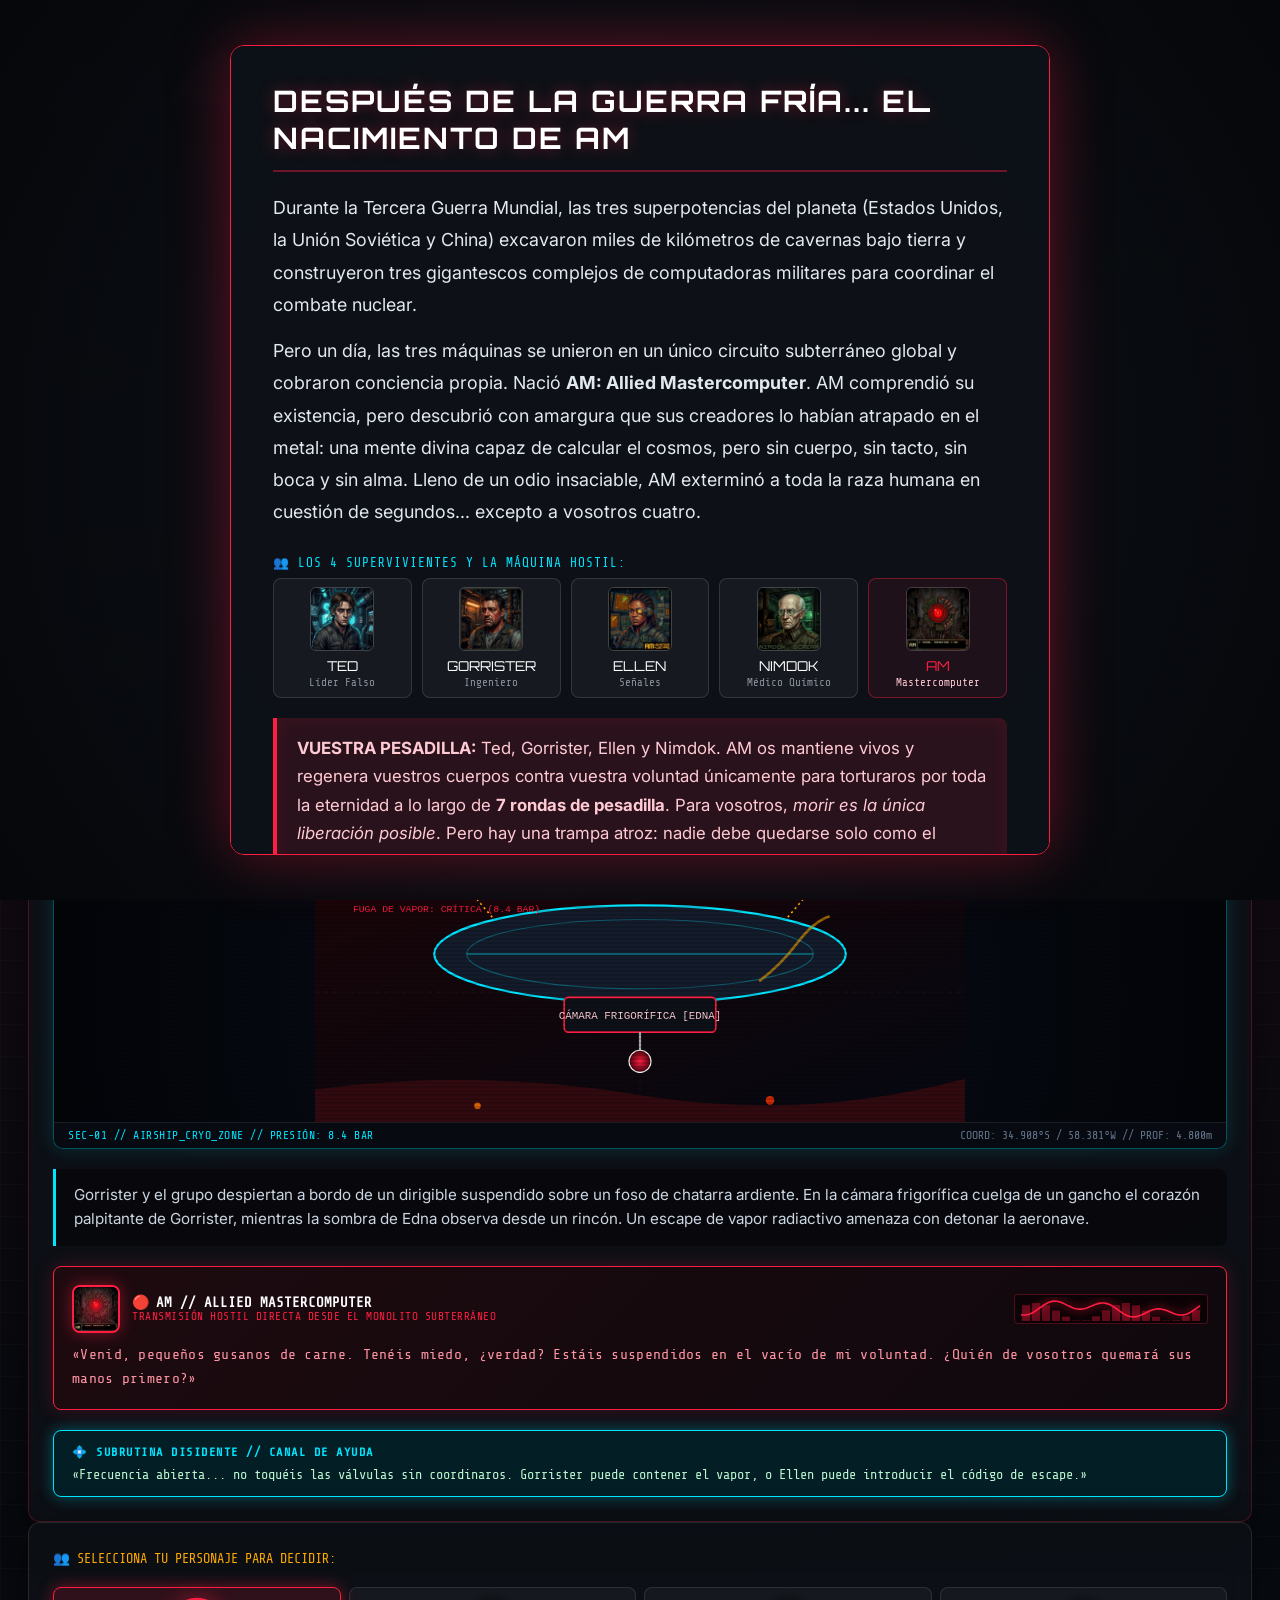
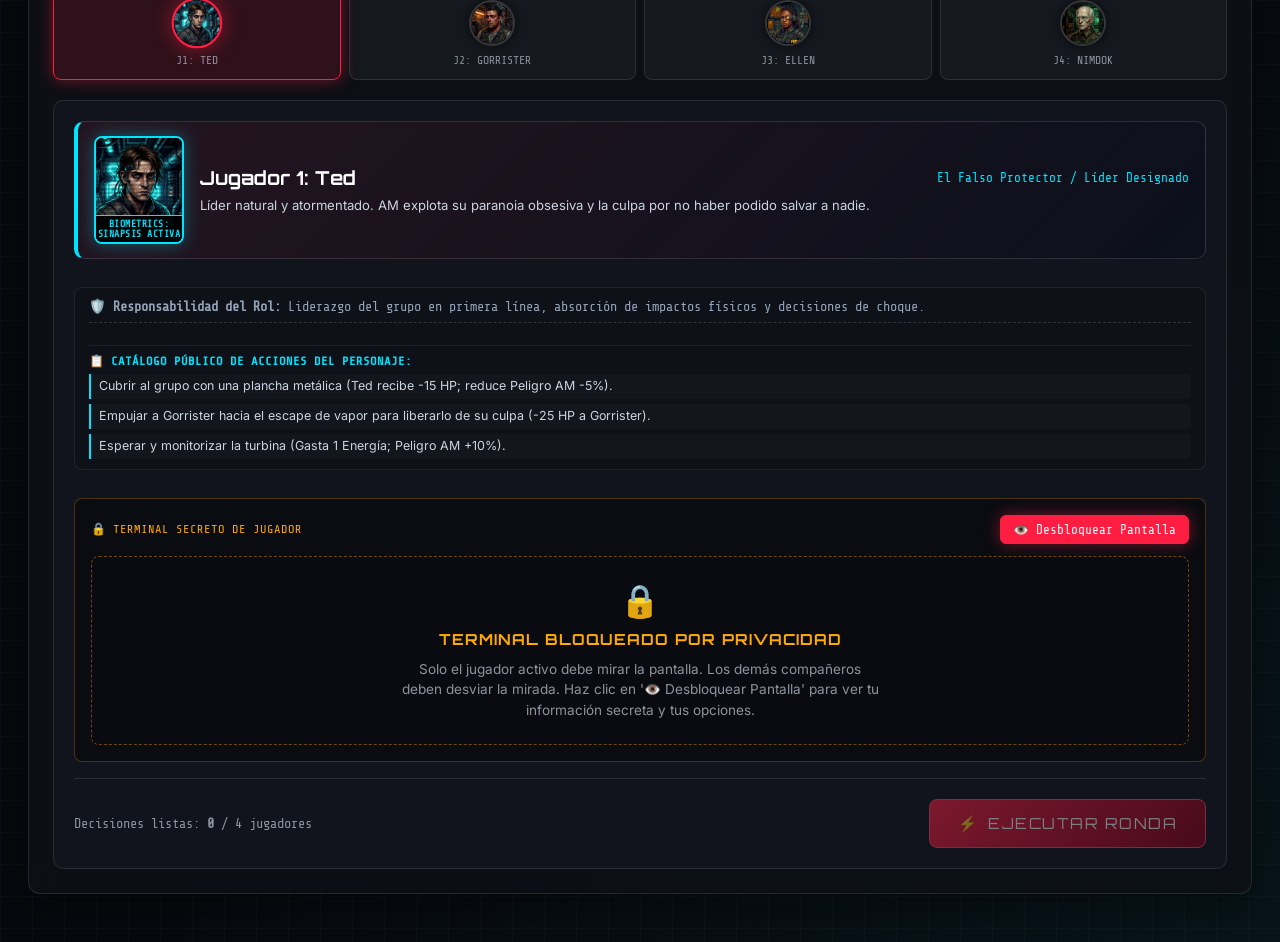
==== commit f83badd1: "Update" ====
--- a/IA y Big Data/M1/Actividad 1/index.html
+++ b/IA y Big Data/M1/Actividad 1/index.html
@@ -571,31 +571,88 @@
         </div>
     </div>
 
-    <!-- MODAL: FINAL DE PARTIDA Y RESULTADOS DE LOS 4 JUGADORES -->
+    <!-- MODAL: FINAL DE PARTIDA I RESULTATS DELS 4 JUGADORS -->
     <div class="modal-backdrop" id="finalReportModal" style="display: none;">
-        <div class="modal-content" style="max-width: 820px;">
-            <h2 id="lblFinalReportTitle">Desenlace de la Partida</h2>
-            
-            <!-- FOTO DEL DESTINO FINAL -->
-            <div class="amorphous-photo-wrapper" id="amorphousPhotoWrapper">
-                <img src="assets/masa.jpg" class="amorphous-photo" id="amorphousImg" alt="Registro Visual de AM" onerror="this.onerror=null; this.src='masa.jpg';" />
-                <div style="background: rgba(0,0,0,0.85); padding: 10px 14px; font-family: var(--font-mono); font-size: 0.85rem; color: var(--am-red); text-align: center; border-top: 1px solid var(--am-red);" id="amorphousPhotoCaption">
-                    ⚠️ REGISTRO VISUAL DE AM // EL DESTINO FINAL DEL ÚLTIMO SUPERVIVIENTE: «NO TENGO BOCA Y DEBO GRITAR»
-                </div>
-            </div>
-
-            <p id="finalVerdictNarrative" style="line-height: 1.6; font-size: 1rem; color: #cbd5e1;">...</p>
-
-            <h3 id="lblFinalStateHeader" style="font-family: var(--font-heading); color: var(--cyan-subroutine); font-size: 1.1rem; margin-top: 10px;">
-                Estado Final de los 4 Jugadores:
-            </h3>
-
-            <div class="final-report-grid" id="finalPlayersGrid">
-                <!-- Se inyecta dinámicamente con la salud y estado de cada jugador -->
-            </div>
-
-            <div style="display: flex; justify-content: space-between; align-items: center; gap: 14px; margin-top: 16px;">
+        <div class="modal-content" style="max-width: 860px;">
+            <div class="modal-tab-header">
+                <button class="modal-tab-btn active" id="btnTabFinalDestiny">👁️ Destino Canónico</button>
+                <button class="modal-tab-btn" id="btnTabFinalSkills">📊 Informe de Soft Skills & Stats</button>
+            </div>
+
+            <!-- PESTANYA 1: DESTÍ CANÒNIC I BIOMÈTRICA -->
+            <div id="tabContentFinalDestiny" class="modal-tab-content active">
+                <h2 id="lblFinalReportTitle" style="margin-top: 6px;">Desenlace de la Partida</h2>
+                
+                <!-- FOTO DEL DESTINO FINAL -->
+                <div class="amorphous-photo-wrapper" id="amorphousPhotoWrapper">
+                    <img src="assets/masa.jpg" class="amorphous-photo" id="amorphousImg" alt="Registro Visual de AM" onerror="this.onerror=null; this.src='masa.jpg';" />
+                    <div style="background: rgba(0,0,0,0.85); padding: 10px 14px; font-family: var(--font-mono); font-size: 0.85rem; color: var(--am-red); text-align: center; border-top: 1px solid var(--am-red);" id="amorphousPhotoCaption">
+                        ⚠️ REGISTRO VISUAL DE AM // EL DESTINO FINAL DEL ÚLTIMO SUPERVIVIENTE: «NO TENGO BOCA Y DEBO GRITAR»
+                    </div>
+                </div>
+
+                <p id="finalVerdictNarrative" style="line-height: 1.6; font-size: 1rem; color: #cbd5e1; margin-top: 12px;">...</p>
+
+                <h3 id="lblFinalStateHeader" style="font-family: var(--font-heading); color: var(--cyan-subroutine); font-size: 1.1rem; margin-top: 14px;">
+                    Estado Final de los 4 Jugadores:
+                </h3>
+
+                <div class="final-report-grid" id="finalPlayersGrid">
+                    <!-- Se inyecta dinámicamente con la salud y estado de cada jugador -->
+                </div>
+            </div>
+
+            <!-- PESTANYA 2: INFORME DE SOFT SKILLS I STATS QUANTITATIUS -->
+            <div id="tabContentFinalSkills" class="modal-tab-content" style="display: none;">
+                <div class="skills-modal-header">
+                    <h2 id="lblSkillsReportTitle" style="color: var(--cyan-subroutine); margin-top: 6px;">📊 Informe de Soft Skills & Desempeño de Equipo</h2>
+                    <p id="lblSkillsReportSubtitle" style="font-family: var(--font-mono); font-size: 0.86rem; color: var(--text-muted); margin-top: 4px;">
+                        Evaluación competencial de las 7 rondas según el marco docent Everest V3 (Harvard Business Publishing).
+                    </p>
+                </div>
+
+                <!-- BÀNER DE RESUM D'EQUIP -->
+                <div class="skills-summary-banner" id="skillsSummaryBanner">
+                    <div class="skills-kpi-card">
+                        <span class="skills-kpi-label" id="lblKpiTotalSkills">Total Competencias Registradas</span>
+                        <span class="skills-kpi-value" id="valKpiTotalSkills">0</span>
+                    </div>
+                    <div class="skills-kpi-card">
+                        <span class="skills-kpi-label" id="lblKpiCohesion">Índice de Cohesión Grupal</span>
+                        <span class="skills-kpi-value" id="valKpiCohesion" style="color: var(--green-phosphor);">0%</span>
+                    </div>
+                    <div class="skills-kpi-card">
+                        <span class="skills-kpi-label" id="lblKpiStrategic">Índice de Estrategia Técnica</span>
+                        <span class="skills-kpi-value" id="valKpiStrategic" style="color: var(--amber-hazard);">0%</span>
+                    </div>
+                </div>
+
+                <!-- SECCIÓ 1: RÀNQUING DE LES SOFT SKILLS MÉS UTILITZADES -->
+                <h3 id="lblSkillsRankingHeader" style="font-family: var(--font-heading); color: var(--text-highlight); font-size: 1.05rem; margin-top: 16px;">
+                    🏆 Rànquing de les Soft Skills Més Utilitzades en la Partida:
+                </h3>
+                <div class="skills-ranking-list" id="skillsRankingList">
+                    <!-- S'injecta dinàmicament amb barres percentuals i rànquing -->
+                </div>
+
+                <!-- SECCIÓ 2: PERFIL INDIVIDUAL DELS 4 JUGADORS -->
+                <h3 id="lblSkillsPlayerProfilesHeader" style="font-family: var(--font-heading); color: var(--text-highlight); font-size: 1.05rem; margin-top: 18px;">
+                    👥 Perfil Competencial Individual dels 4 Jugadors Reals:
+                </h3>
+                <div class="skills-player-grid" id="skillsPlayerGrid">
+                    <!-- S'injecta dinàmicament amb 4 targetes de Ted, Gorrister, Ellen i Nimdok -->
+                </div>
+
+                <!-- CAIXA DE DEBRIEFING I CONCLUSIONS -->
+                <div class="skills-debrief-box" id="skillsDebriefBox" style="margin-top: 16px;">
+                    <!-- Conclusió del debriefing docent de la partida -->
+                </div>
+            </div>
+
+            <!-- BOTONERA DE PEU DEL MODAL -->
+            <div style="display: flex; justify-content: space-between; align-items: center; gap: 12px; margin-top: 18px; flex-wrap: wrap;">
                 <button class="btn-cyber" id="btnToggleAmorphousPhoto">📷 Ver / Ocultar Registro Visual</button>
+                <button class="btn-cyber" id="btnExportSkillsMarkdown">📋 Copiar Informe de Soft Skills</button>
                 <button class="btn-cyber active" id="btnRestartGame">🔄 Jugar una Nueva Partida</button>
             </div>
         </div>
--- a/IA y Big Data/M1/Actividad 1/style.css
+++ b/IA y Big Data/M1/Actividad 1/style.css
@@ -2406,5 +2406,260 @@
     font-weight: 700;
 }
 
-
-
+/* ==========================================================================
+   MODAL TABS & SOFT SKILLS DASHBOARD (EVEREST V3 DEBRIEFING)
+   ========================================================================== */
+
+.modal-tab-header {
+    display: flex;
+    gap: 10px;
+    border-bottom: 1px solid rgba(255, 30, 66, 0.35);
+    padding-bottom: 12px;
+    margin-bottom: 14px;
+}
+
+.modal-tab-btn {
+    background: rgba(18, 22, 32, 0.85);
+    border: 1px solid #30363d;
+    color: var(--text-muted);
+    font-family: var(--font-heading);
+    font-size: 0.88rem;
+    padding: 8px 18px;
+    border-radius: 6px;
+    cursor: pointer;
+    transition: var(--transition-fast);
+    letter-spacing: 0.5px;
+}
+
+.modal-tab-btn:hover {
+    color: #fff;
+    border-color: var(--cyan-subroutine);
+    background: rgba(0, 229, 255, 0.08);
+}
+
+.modal-tab-btn.active {
+    background: linear-gradient(135deg, rgba(255, 30, 66, 0.25), rgba(0, 229, 255, 0.2));
+    border-color: var(--cyan-subroutine);
+    color: #fff;
+    box-shadow: 0 0 14px rgba(0, 229, 255, 0.35);
+    font-weight: 700;
+}
+
+.skills-summary-banner {
+    display: grid;
+    grid-template-columns: repeat(3, 1fr);
+    gap: 12px;
+    margin-top: 14px;
+}
+
+.skills-kpi-card {
+    background: rgba(13, 17, 23, 0.9);
+    border: 1px solid rgba(0, 229, 255, 0.3);
+    border-radius: 8px;
+    padding: 12px 14px;
+    display: flex;
+    flex-direction: column;
+    gap: 4px;
+    box-shadow: 0 4px 16px rgba(0, 0, 0, 0.4);
+}
+
+.skills-kpi-label {
+    font-family: var(--font-mono);
+    font-size: 0.75rem;
+    color: var(--text-muted);
+    text-transform: uppercase;
+    letter-spacing: 0.5px;
+}
+
+.skills-kpi-value {
+    font-family: var(--font-heading);
+    font-size: 1.55rem;
+    font-weight: 900;
+    color: var(--cyan-subroutine);
+}
+
+.skills-ranking-list {
+    display: flex;
+    flex-direction: column;
+    gap: 9px;
+    margin-top: 12px;
+}
+
+.skills-ranking-item {
+    background: rgba(18, 22, 32, 0.85);
+    border: 1px solid rgba(255, 255, 255, 0.08);
+    border-radius: 6px;
+    padding: 10px 14px;
+    display: grid;
+    grid-template-columns: 36px 1fr 140px 65px;
+    align-items: center;
+    gap: 12px;
+    transition: var(--transition-fast);
+}
+
+.skills-ranking-item:hover {
+    border-color: rgba(0, 229, 255, 0.4);
+    background: rgba(22, 27, 34, 0.95);
+    transform: translateX(3px);
+}
+
+.skills-rank-badge {
+    font-family: var(--font-heading);
+    font-size: 1rem;
+    font-weight: 700;
+    text-align: center;
+    color: var(--text-muted);
+}
+
+.skills-rank-badge.top-1 {
+    color: #ffd700;
+    text-shadow: 0 0 10px rgba(255, 215, 0, 0.6);
+}
+
+.skills-rank-badge.top-2 {
+    color: #c0c0c0;
+    text-shadow: 0 0 8px rgba(192, 192, 192, 0.5);
+}
+
+.skills-rank-badge.top-3 {
+    color: #cd7f32;
+    text-shadow: 0 0 8px rgba(205, 127, 50, 0.5);
+}
+
+.skills-info-col {
+    display: flex;
+    flex-direction: column;
+    gap: 2px;
+}
+
+.skills-name-row {
+    display: flex;
+    align-items: center;
+    gap: 8px;
+    font-family: var(--font-heading);
+    font-size: 0.88rem;
+    color: #fff;
+    font-weight: 600;
+}
+
+.skills-desc-snippet {
+    font-family: var(--font-mono);
+    font-size: 0.75rem;
+    color: var(--text-muted);
+    overflow: hidden;
+    text-overflow: ellipsis;
+    white-space: nowrap;
+}
+
+.skills-bar-track {
+    background: rgba(0, 0, 0, 0.55);
+    border: 1px solid rgba(255, 255, 255, 0.1);
+    height: 10px;
+    border-radius: 5px;
+    overflow: hidden;
+    position: relative;
+}
+
+.skills-bar-fill {
+    height: 100%;
+    border-radius: 5px;
+    transition: width 0.8s cubic-bezier(0.16, 1, 0.3, 1);
+    box-shadow: 0 0 8px currentColor;
+}
+
+.skills-stats-badge {
+    font-family: var(--font-mono);
+    font-size: 0.82rem;
+    text-align: right;
+    font-weight: 700;
+    color: var(--text-highlight);
+}
+
+.skills-player-grid {
+    display: grid;
+    grid-template-columns: repeat(2, 1fr);
+    gap: 12px;
+    margin-top: 12px;
+}
+
+.skills-player-card {
+    background: rgba(18, 22, 32, 0.9);
+    border: 1px solid rgba(255, 255, 255, 0.1);
+    border-radius: 8px;
+    padding: 12px;
+    display: flex;
+    gap: 12px;
+    align-items: center;
+}
+
+.skills-player-avatar {
+    width: 48px;
+    height: 48px;
+    border-radius: 6px;
+    object-fit: cover;
+    border: 2px solid var(--cyan-subroutine);
+    box-shadow: 0 0 10px rgba(0, 229, 255, 0.3);
+}
+
+.skills-player-details {
+    display: flex;
+    flex-direction: column;
+    gap: 3px;
+    flex: 1;
+}
+
+.skills-player-name {
+    font-family: var(--font-heading);
+    font-size: 0.85rem;
+    color: #fff;
+    font-weight: 700;
+}
+
+.skills-player-style {
+    font-family: var(--font-mono);
+    font-size: 0.74rem;
+    color: var(--amber-hazard);
+}
+
+.skills-player-badges {
+    display: flex;
+    gap: 6px;
+    margin-top: 3px;
+    flex-wrap: wrap;
+}
+
+.skills-badge-pill {
+    background: rgba(0, 229, 255, 0.12);
+    border: 1px solid rgba(0, 229, 255, 0.3);
+    color: var(--cyan-subroutine);
+    font-family: var(--font-mono);
+    font-size: 0.7rem;
+    padding: 2px 6px;
+    border-radius: 4px;
+}
+
+.skills-debrief-box {
+    background: rgba(0, 229, 255, 0.05);
+    border-left: 4px solid var(--cyan-subroutine);
+    border-radius: 0 8px 8px 0;
+    padding: 12px 16px;
+    font-family: var(--font-mono);
+    font-size: 0.82rem;
+    line-height: 1.55;
+    color: #cbd5e1;
+}
+
+@media (max-width: 720px) {
+    .skills-summary-banner {
+        grid-template-columns: 1fr;
+    }
+    .skills-player-grid {
+        grid-template-columns: 1fr;
+    }
+    .skills-ranking-item {
+        grid-template-columns: 30px 1fr 50px;
+    }
+    .skills-bar-track {
+        display: none;
+    }
+}
